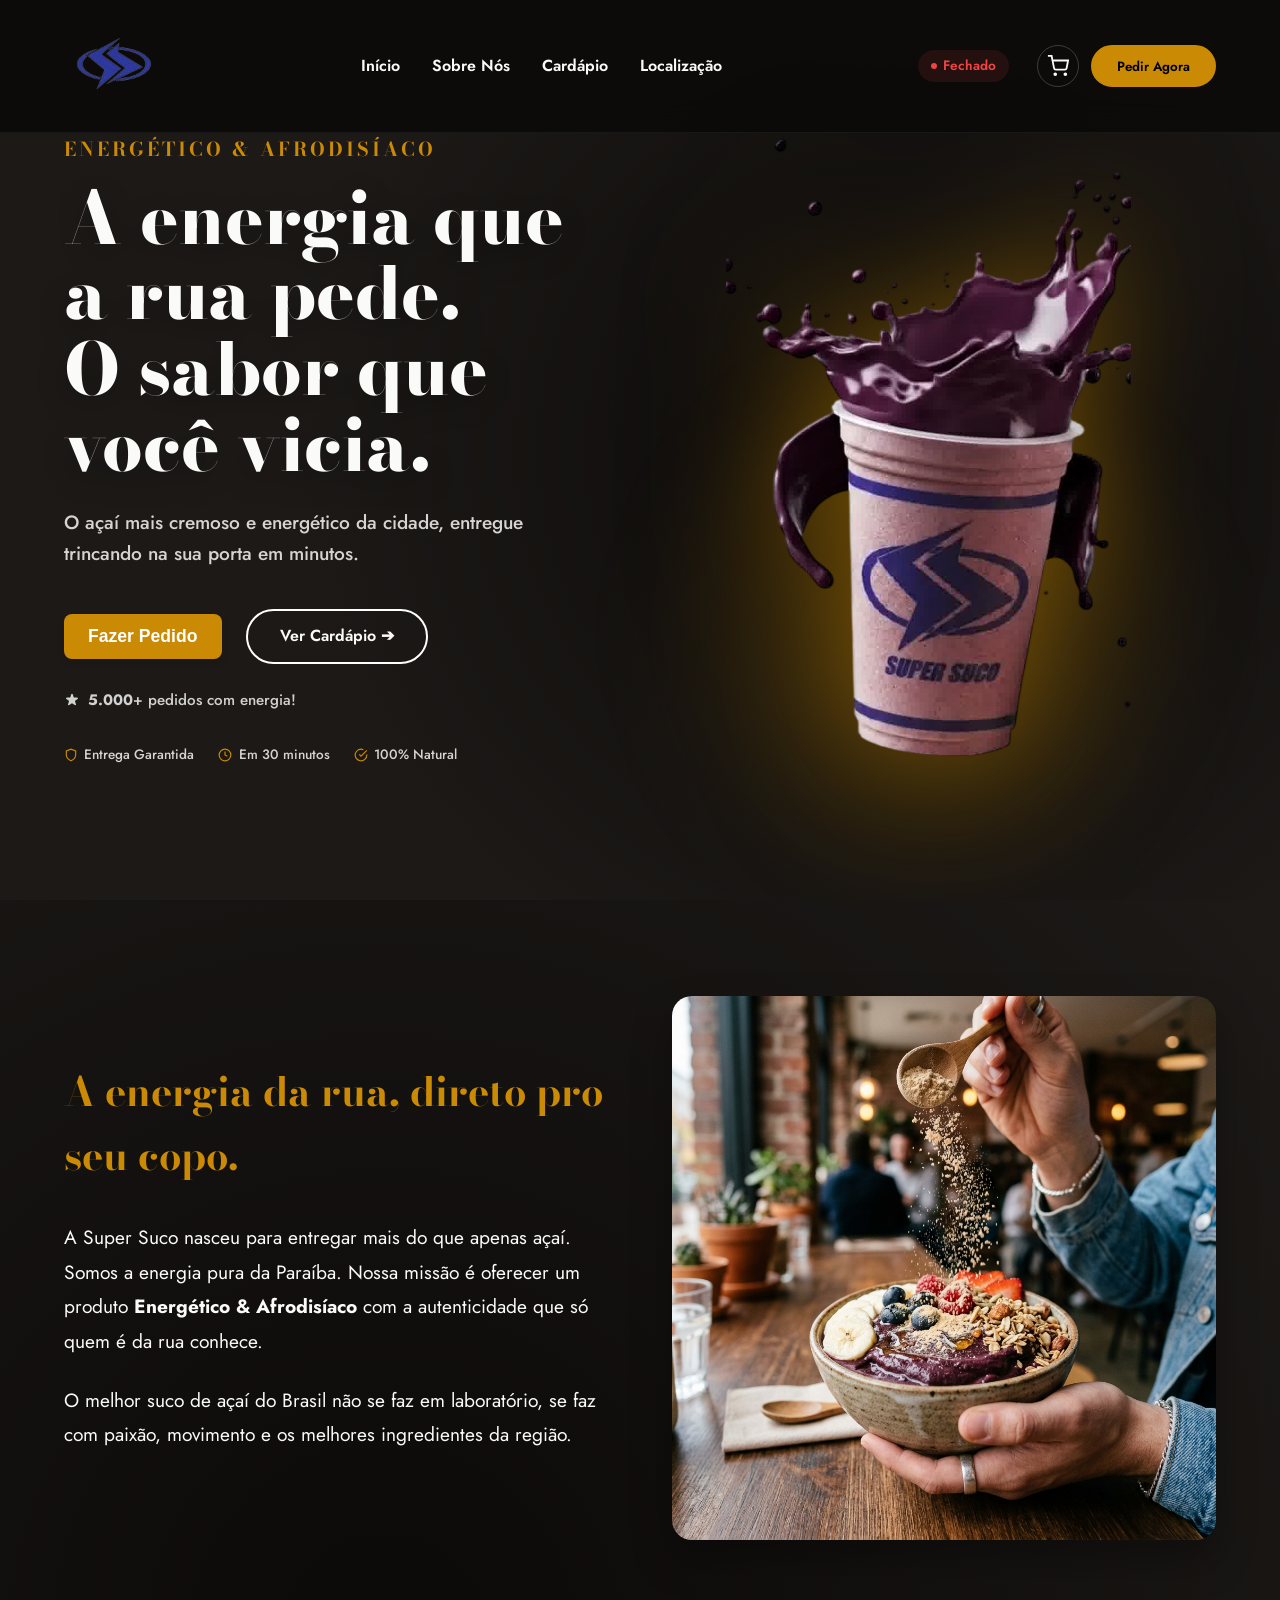
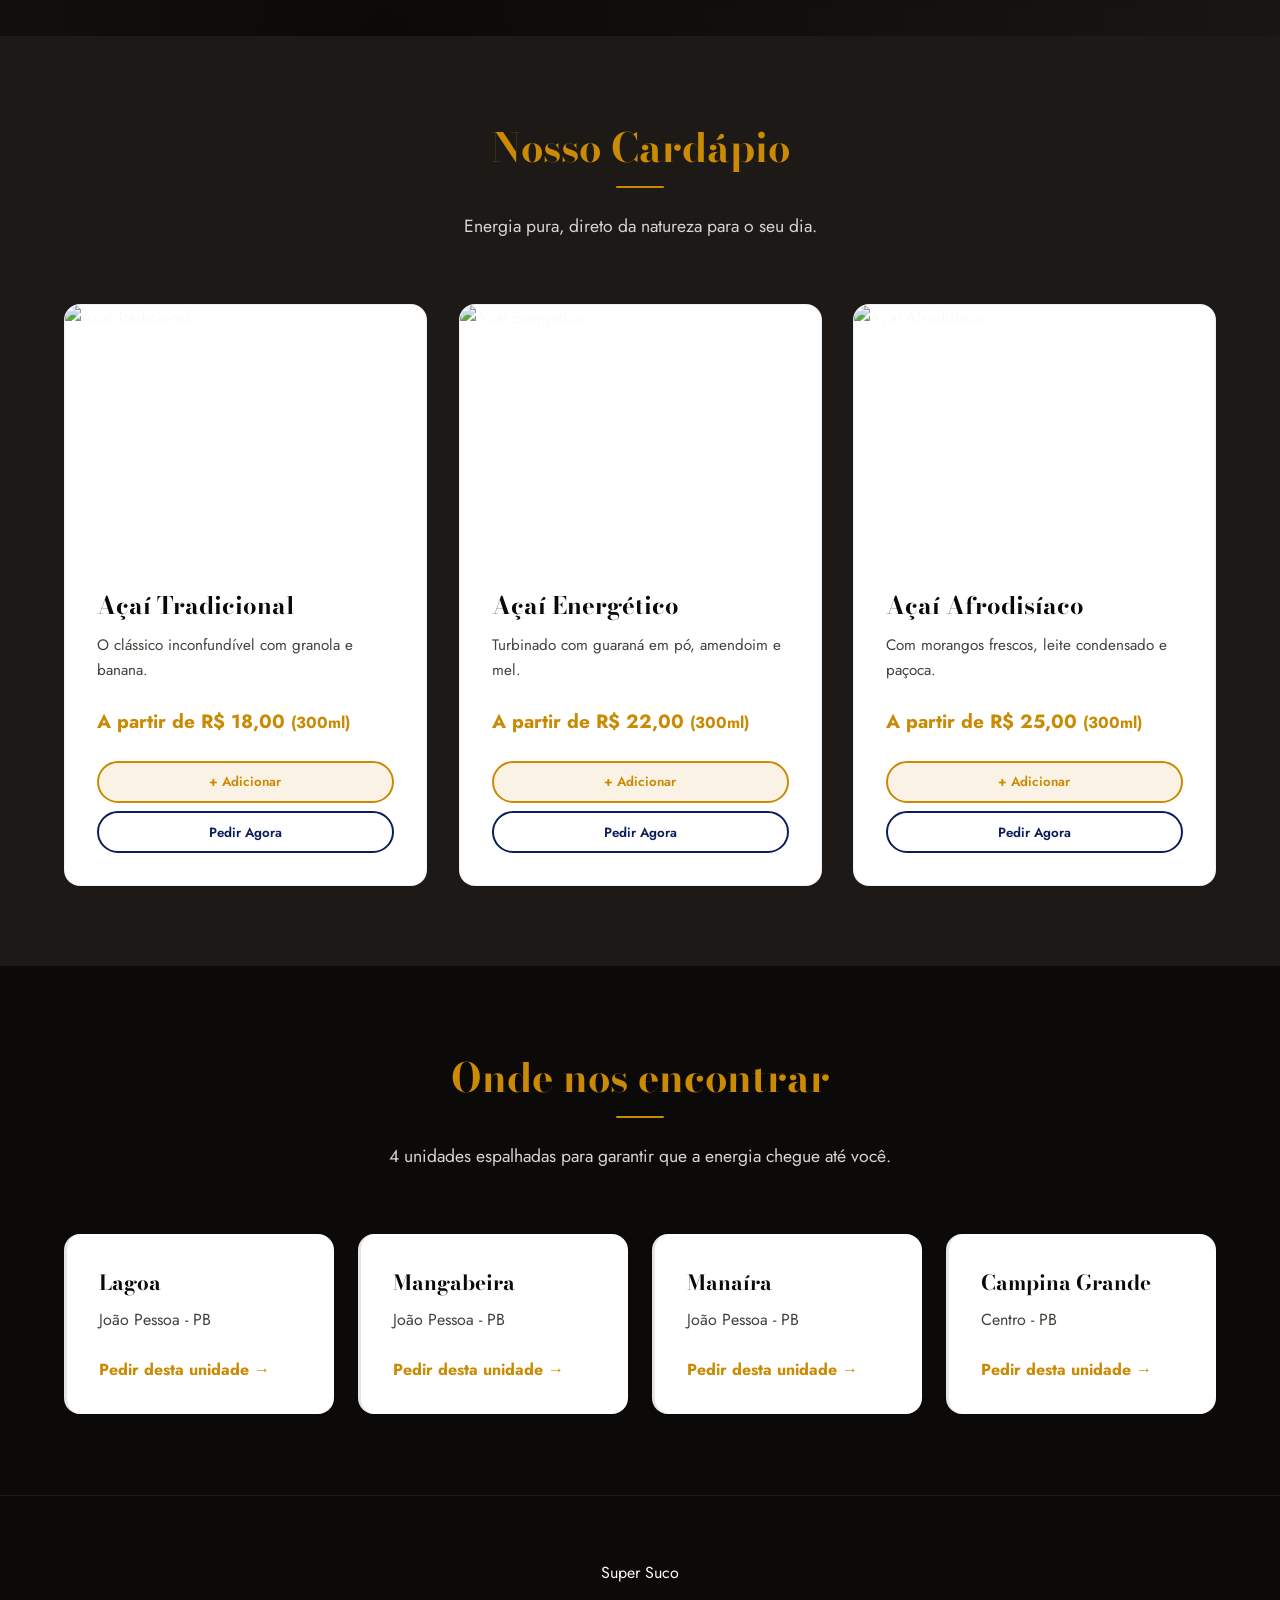
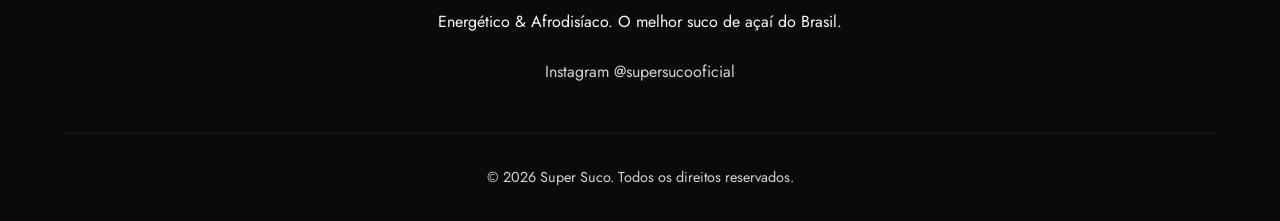
==== index.html @ 15ab403f "Initial commit for Vercel deployment" ====
<!DOCTYPE html>
<html lang="pt-BR">
<head>
    <!-- GTM DataLayer Initialization -->
    <script>window.dataLayer = window.dataLayer || [];</script>
    <meta charset="UTF-8">
    <meta name="viewport" content="width=device-width, initial-scale=1.0">
    <!-- SEO & Social Media (Open Graph) -->
    <meta name="description" content="Energético & Afrodisíaco. O açaí mais autêntico de João Pessoa e Campina Grande. Peça agora e sinta a energia!">
    <meta name="keywords" content="açaí, suco de açaí, energético, afrodisíaco, joão pessoa, campina grande, super suco">
    <meta name="author" content="Super Suco">
    
    <!-- Open Graph / Facebook -->
    <meta property="og:type" content="website">
    <meta property="og:url" content="https://supersuco.com.br/">
    <meta property="og:title" content="Super Suco | O Açaí que Vicia 🥤">
    <meta property="og:description" content="Energético & Afrodisíaco. O açaí mais autêntico de João Pessoa e Campina Grande. Peça agora!">
    <meta property="og:image" content="https://supersuco.com.br/hero-image-final.png">

    <!-- Twitter -->
    <meta property="twitter:card" content="summary_large_image">
    <meta property="twitter:url" content="https://supersuco.com.br/">
    <meta property="twitter:title" content="Super Suco | O Açaí que Vicia 🥤">
    <meta property="twitter:description" content="Energético & Afrodisíaco. O açaí mais autêntico de João Pessoa e Campina Grande. Peça agora!">
    <meta property="twitter:image" content="https://supersuco.com.br/hero-image-final.png">

    <!-- Favicons -->
    <link rel="icon" type="image/png" href="logo.png">
    <link rel="apple-touch-icon" href="logo.png">
    
    <!-- Pré-conexão de fontes -->
    <link rel="preconnect" href="https://fonts.googleapis.com">
    <link rel="preconnect" href="https://fonts.gstatic.com" crossorigin>
    <link href="https://fonts.googleapis.com/css2?family=Bodoni+Moda:wght@400;500;600;700&family=Jost:wght@300;400;500;600;700&display=swap" rel="stylesheet">
    
    <link rel="stylesheet" href="style.css?v=3.0">
</head>
<body>

    <!-- Overlay Compartilhado -->
    <div id="modalOverlay" class="modal-overlay"></div>

    <!-- Modal de Seleção de Unidade -->
    <div id="unitModal" class="unit-modal">
        <div class="modal-header">
            <h3>Escolha sua Unidade</h3>
            <button id="closeModalBtn" class="close-btn">&times;</button>
        </div>
        <p>De onde você quer pedir?</p>
        <div class="units-grid">
            <a href="https://wa.me/5583999990001" target="_blank" class="unit-btn" data-unit="Lagoa">
                <svg width="16" height="16" fill="none" stroke="currentColor" stroke-width="2" viewBox="0 0 24 24" aria-hidden="true"><path d="M21 10c0 7-9 13-9 13s-9-6-9-13a9 9 0 0 1 18 0z"/><circle cx="12" cy="10" r="3"/></svg>
                Lagoa
            </a>
            <a href="https://wa.me/5583999990002" target="_blank" class="unit-btn" data-unit="Mangabeira">
                <svg width="16" height="16" fill="none" stroke="currentColor" stroke-width="2" viewBox="0 0 24 24" aria-hidden="true"><path d="M21 10c0 7-9 13-9 13s-9-6-9-13a9 9 0 0 1 18 0z"/><circle cx="12" cy="10" r="3"/></svg>
                Mangabeira
            </a>
            <a href="https://wa.me/5583999990003" target="_blank" class="unit-btn" data-unit="Manaíra">
                <svg width="16" height="16" fill="none" stroke="currentColor" stroke-width="2" viewBox="0 0 24 24" aria-hidden="true"><path d="M21 10c0 7-9 13-9 13s-9-6-9-13a9 9 0 0 1 18 0z"/><circle cx="12" cy="10" r="3"/></svg>
                Manaíra
            </a>
            <a href="https://wa.me/5583999990004" target="_blank" class="unit-btn" data-unit="Campina Grande">
                <svg width="16" height="16" fill="none" stroke="currentColor" stroke-width="2" viewBox="0 0 24 24" aria-hidden="true"><path d="M21 10c0 7-9 13-9 13s-9-6-9-13a9 9 0 0 1 18 0z"/><circle cx="12" cy="10" r="3"/></svg>
                Campina Grande
            </a>
        </div>
    </div>

    <!-- Modal Carrinho -->
    <div id="cartModal" class="cart-modal">
        <div class="cart-header">
            <h3>🛒 Seu Pedido</h3>
            <button id="closeCartBtn" class="close-btn">&times;</button>
        </div>

        <div class="cart-items">
            <!-- Item 1 -->
            <div class="cart-item" data-id="tradicional" data-name="Açaí Tradicional" data-price="18">
                <div class="cart-item-info">
                    <span class="cart-item-name">Açaí Tradicional</span>
                    <span class="cart-item-desc">Clássico com granola e banana</span>
                    <span class="cart-item-price">R$ 18,00</span>
                </div>
                <div class="cart-qty-control">
                    <button class="qty-btn qty-zero" title="Zerar item">🗑️</button>
                    <button class="qty-btn qty-minus" aria-label="Diminuir quantidade">−</button>
                    <span class="qty-value">0</span>
                    <button class="qty-btn qty-plus" aria-label="Aumentar quantidade">+</button>
                </div>
            </div>
            <!-- Item 2 -->
            <div class="cart-item" data-id="energetico" data-name="Açaí Energético" data-price="22">
                <div class="cart-item-info">
                    <span class="cart-item-name">Açaí Energético</span>
                    <span class="cart-item-desc">Guaraná, amendoim e mel</span>
                    <span class="cart-item-price">R$ 22,00</span>
                </div>
                <div class="cart-qty-control">
                    <button class="qty-btn qty-zero" title="Zerar item">🗑️</button>
                    <button class="qty-btn qty-minus" aria-label="Diminuir quantidade">−</button>
                    <span class="qty-value">0</span>
                    <button class="qty-btn qty-plus" aria-label="Aumentar quantidade">+</button>
                </div>
            </div>
            <!-- Item 3 -->
            <div class="cart-item" data-id="afrodisiaco" data-name="Açaí Afrodisíaco" data-price="25">
                <div class="cart-item-info">
                    <span class="cart-item-name">Açaí Afrodisíaco</span>
                    <span class="cart-item-desc">Morangos, leite condensado e paçoca</span>
                    <span class="cart-item-price">R$ 25,00</span>
                </div>
                <div class="cart-qty-control">
                    <button class="qty-btn qty-zero" title="Zerar item">🗑️</button>
                    <button class="qty-btn qty-minus" aria-label="Diminuir quantidade">−</button>
                    <span class="qty-value">0</span>
                    <button class="qty-btn qty-plus" aria-label="Aumentar quantidade">+</button>
                </div>
            </div>
        </div>

        <div class="cart-footer">
            <div class="cart-total-row">
                <span>Total</span>
                <span id="cartTotal" class="cart-total-value">R$ 0,00</span>
            </div>
            <button id="clearCartBtn" class="cart-clear-btn">Limpar Carrinho</button>
            <p class="cart-empty-msg" id="cartEmptyMsg">Adicione pelo menos 1 item para pedir.</p>
            <button id="cartCheckoutBtn" class="cart-checkout-btn" disabled>
                <svg width="18" height="18" viewBox="0 0 24 24" fill="currentColor"><path d="M17.472 14.382c-.297-.149-1.758-.867-2.03-.967-.273-.099-.471-.148-.67.15-.197.297-.767.966-.94 1.164-.173.199-.347.223-.644.075-.297-.15-1.255-.463-2.39-1.475-.883-.788-1.48-1.761-1.653-2.059-.173-.297-.018-.458.13-.606.134-.133.298-.347.446-.52.149-.174.198-.298.298-.497.099-.198.05-.371-.025-.52-.075-.149-.669-1.612-.916-2.207-.242-.579-.487-.5-.669-.51-.173-.008-.371-.01-.57-.01-.198 0-.52.074-.792.372-.272.297-1.04 1.016-1.04 2.479 0 1.462 1.065 2.875 1.213 3.074.149.198 2.096 3.2 5.077 4.487.709.306 1.262.489 1.694.625.712.227 1.36.195 1.871.118.571-.085 1.758-.719 2.006-1.413.248-.694.248-1.289.173-1.413-.074-.124-.272-.198-.57-.347m-5.421 7.403h-.004a9.87 9.87 0 01-5.031-1.378l-.361-.214-3.741.982.998-3.648-.235-.374a9.86 9.86 0 01-1.51-5.26c.001-5.45 4.436-9.884 9.888-9.884 2.64 0 5.122 1.03 6.988 2.898a9.825 9.825 0 012.893 6.994c-.003 5.45-4.437 9.884-9.885 9.884m8.413-18.297A11.815 11.815 0 0012.05 0C5.495 0 .16 5.335.157 11.892c0 2.096.547 4.142 1.588 5.945L.057 24l6.305-1.654a11.882 11.882 0 005.683 1.448h.005c6.554 0 11.89-5.335 11.893-11.893a11.821 11.821 0 00-3.48-8.413z"/></svg>
                Pedir pelo WhatsApp
            </button>
        </div>
    </div>

    <!-- Barra de Navegação -->
    <nav class="navbar">
        <a href="#" class="logo-img"><img src="logo.png" alt="Super Suco Logotipo"></a>
        <div class="nav-links">
            <a href="#inicio">Início</a>
            <a href="#sobre-nos">Sobre Nós</a>
            <a href="#cardapio">Cardápio</a>
            <a href="#unidades">Localização</a>
        </div>
        <div class="nav-actions">
            <div class="store-status open"><span class="pulse-dot"></span> Aberto</div>
            <button id="openCartBtn" class="cart-icon-btn" aria-label="Abrir carrinho">
                <svg width="22" height="22" fill="none" stroke="currentColor" stroke-width="2" viewBox="0 0 24 24"><circle cx="9" cy="21" r="1"/><circle cx="20" cy="21" r="1"/><path d="M1 1h4l2.68 13.39a2 2 0 0 0 2 1.61h9.72a2 2 0 0 0 2-1.61L23 6H6"/></svg>
                <span id="cartBadge" class="cart-badge">0</span>
            </button>
            <button class="cta-nav cta-nav-primary open-modal-btn">Pedir Agora</button>
        </div>
    </nav>

    <!-- Hero Section -->
    <header id="inicio" class="hero-section">
        <div class="hero-content">
            <h2 class="tagline">Energético & Afrodisíaco</h2>
            <h1 class="headline">A energia que a rua pede. O sabor que você vicia.</h1>
            <p class="subheadline">O açaí mais cremoso e energético da cidade, entregue trincando na sua porta em minutos.</p>
            <div class="hero-actions">
                <button class="cta-primary open-modal-btn">Fazer Pedido</button>
                <a href="#cardapio" class="cta-secondary ghost-btn">Ver Cardápio ➔</a>
            </div>
            <div class="social-proof">
                <svg width="16" height="16" fill="currentColor" viewBox="0 0 20 20"><path d="M9.049 2.927c.3-.921 1.603-.921 1.902 0l1.07 3.292a1 1 0 00.95.69h3.462c.969 0 1.371 1.24.588 1.81l-2.8 2.034a1 1 0 00-.364 1.118l1.07 3.292c.3.921-.755 1.688-1.54 1.118l-2.8-2.034a1 1 0 00-1.175 0l-2.8 2.034c-.784.57-1.838-.197-1.539-1.118l1.07-3.292a1 1 0 00-.364-1.118L2.98 8.72c-.783-.57-.38-1.81.588-1.81h3.461a1 1 0 00.951-.69l1.07-3.292z"/></svg>
                <span><strong id="order-counter">5.000</strong>+ pedidos com energia!</span>
            </div>
            <div class="trust-badges">
                <span class="trust-badge">
                    <svg width="14" height="14" fill="none" stroke="currentColor" stroke-width="2" viewBox="0 0 24 24"><path d="M12 22s8-4 8-10V5l-8-3-8 3v7c0 6 8 10 8 10z"/></svg>
                    Entrega Garantida
                </span>
                <span class="trust-badge">
                    <svg width="14" height="14" fill="none" stroke="currentColor" stroke-width="2" viewBox="0 0 24 24"><circle cx="12" cy="12" r="10"/><polyline points="12 6 12 12 16 14"/></svg>
                    Em 30 minutos
                </span>
                <span class="trust-badge">
                    <svg width="14" height="14" fill="none" stroke="currentColor" stroke-width="2" viewBox="0 0 24 24"><path d="M22 11.08V12a10 10 0 1 1-5.93-9.14"/><polyline points="22 4 12 14.01 9 11.01"/></svg>
                    100% Natural
                </span>
            </div>
        </div>
        
        <!-- Imagem Estática do Ativo 3D -->
        <div class="hero-3d-asset">
            <img src="hero-image-final.png" alt="Açaí Super Suco Zero Gravidade" width="500" height="500">
            <div class="acai-glow"></div>
        </div>
    </header>

    <!-- Seção: Sobre Nós -->
    <section id="sobre-nos" class="about-section">
        <div class="about-content">
            <div class="about-text">
                <h2>A energia da rua, direto pro seu copo.</h2>
                <p>A Super Suco nasceu para entregar mais do que apenas açaí. Somos a energia pura da Paraíba. Nossa missão é oferecer um produto <strong>Energético & Afrodisíaco</strong> com a autenticidade que só quem é da rua conhece.</p>
                <p>O melhor suco de açaí do Brasil não se faz em laboratório, se faz com paixão, movimento e os melhores ingredientes da região.</p>
            </div>
            <div class="about-image">
                <img src="about-image.png" alt="Açaí Super Suco Lifestyle" width="500" height="500">
            </div>
        </div>
    </section>

    <!-- Seção: Cardápio Visual -->
    <section id="cardapio" class="menu-section">
        <div class="section-header">
            <h2>Nosso Cardápio</h2>
            <p>Energia pura, direto da natureza para o seu dia.</p>
        </div>
        <div class="menu-grid">
            <div class="menu-item">
                <div class="menu-img-container">
                    <img src="https://picsum.photos/seed/acai1/500/500" alt="Açaí Tradicional" loading="lazy" width="500" height="500">
                </div>
                <div class="menu-info">
                    <h3>Açaí Tradicional</h3>
                    <p>O clássico inconfundível com granola e banana.</p>
                    <span class="price">A partir de R$ 18,00 <small>(300ml)</small></span>
                    <div class="menu-item-actions">
                        <button class="cta-nav add-to-cart-btn cta-solid" data-id="tradicional" data-name="Açaí Tradicional" data-price="18">+ Adicionar</button>
                        <button class="cta-nav open-modal-btn direct-order-btn cta-outline" data-id="tradicional" data-name="Açaí Tradicional" data-price="18">Pedir Agora</button>
                    </div>
                </div>
            </div>
            <div class="menu-item">
                <div class="menu-img-container">
                    <img src="https://picsum.photos/seed/acai2/500/500" alt="Açaí Energético" loading="lazy" width="500" height="500">
                </div>
                <div class="menu-info">
                    <h3>Açaí Energético</h3>
                    <p>Turbinado com guaraná em pó, amendoim e mel.</p>
                    <span class="price">A partir de R$ 22,00 <small>(300ml)</small></span>
                    <div class="menu-item-actions">
                        <button class="cta-nav add-to-cart-btn cta-solid" data-id="energetico" data-name="Açaí Energético" data-price="22">+ Adicionar</button>
                        <button class="cta-nav open-modal-btn direct-order-btn cta-outline" data-id="energetico" data-name="Açaí Energético" data-price="22">Pedir Agora</button>
                    </div>
                </div>
            </div>
            <div class="menu-item">
                <div class="menu-img-container">
                    <img src="https://picsum.photos/seed/acai3/500/500" alt="Açaí Afrodisíaco" loading="lazy" width="500" height="500">
                </div>
                <div class="menu-info">
                    <h3>Açaí Afrodisíaco</h3>
                    <p>Com morangos frescos, leite condensado e paçoca.</p>
                    <span class="price">A partir de R$ 25,00 <small>(300ml)</small></span>
                    <div class="menu-item-actions">
                        <button class="cta-nav add-to-cart-btn cta-solid" data-id="afrodisiaco" data-name="Açaí Afrodisíaco" data-price="25">+ Adicionar</button>
                        <button class="cta-nav open-modal-btn direct-order-btn cta-outline" data-id="afrodisiaco" data-name="Açaí Afrodisíaco" data-price="25">Pedir Agora</button>
                    </div>
                </div>
            </div>
        </div>
    </section>

    <!-- Seção: Unidades -->
    <section id="unidades" class="units-section">
        <div class="section-header">
            <h2>Onde nos encontrar</h2>
            <p>4 unidades espalhadas para garantir que a energia chegue até você.</p>
        </div>
        <div class="locations-grid">
            <a href="https://wa.me/5583999990001" target="_blank" class="location-card">
                <h3>Lagoa</h3>
                <p>João Pessoa - PB</p>
                <span class="card-link">Pedir desta unidade &rarr;</span>
            </a>
            <a href="https://wa.me/5583999990002" target="_blank" class="location-card">
                <h3>Mangabeira</h3>
                <p>João Pessoa - PB</p>
                <span class="card-link">Pedir desta unidade &rarr;</span>
            </a>
            <a href="https://wa.me/5583999990003" target="_blank" class="location-card">
                <h3>Manaíra</h3>
                <p>João Pessoa - PB</p>
                <span class="card-link">Pedir desta unidade &rarr;</span>
            </a>
            <a href="https://wa.me/5583999990004" target="_blank" class="location-card">
                <h3>Campina Grande</h3>
                <p>Centro - PB</p>
                <span class="card-link">Pedir desta unidade &rarr;</span>
            </a>
        </div>
    </section>

    <!-- Sticky CTA (Mobile) -->
    <button class="sticky-cta open-modal-btn">Fazer Pedido</button>

    <!-- Footer -->
    <footer class="site-footer">
        <div class="footer-content">
            <div class="logo">Super <span>Suco</span></div>
            <p>Energético & Afrodisíaco. O melhor suco de açaí do Brasil.</p>
            <div class="social-links">
                <a href="https://instagram.com/supersucooficial" target="_blank" rel="noopener">Instagram @supersucooficial</a>
            </div>
        </div>
        <div class="footer-bottom">
            <p>&copy; 2026 Super Suco. Todos os direitos reservados.</p>
        </div>
    </footer>

    <script src="script.js"></script>
</body>
</html>
---- style.css ----
/* =========================================
   DESIGN TOKENS & VARIÁVEIS
   Gerado por: ui-ux-pro-max + 3d-visual-architect
   + page-cro + design-spells
   ========================================= */
html { scroll-behavior: smooth; }
:root {
    --color-bg-deep: #1C1917;     /* Dark Premium */
    --color-bg-darker: #0C0A09;   /* Very Dark */
    --color-brand-blue: #44403C;  /* Secondary Dark */
    --color-accent-gold: #CA8A04; /* Luxury Gold */
    --color-accent-hover: #A16207;
    --color-text-main: #FAFAF9;   /* Light text on dark bg */
    --color-text-muted: #D6D3D1;  /* Muted text */
    --color-acai-glow: rgba(202, 138, 4, 0.4); /* Gold glow */

    --font-heading: 'Bodoni Moda', serif;
    --font-sans: 'Jost', sans-serif;
    
    --transition-fast: 0.2s ease;
    --transition-smooth: 0.3s ease;
    
    --shadow-sm: 0 1px 2px rgba(0,0,0,0.05);
    --shadow-md: 0 4px 6px rgba(0,0,0,0.1);
    --shadow-lg: 0 10px 15px rgba(0,0,0,0.1);
    --shadow-xl: 0 20px 25px rgba(0,0,0,0.15);
}

/* =========================================
   RESET BASE
   ========================================= */
* {
    margin: 0;
    padding: 0;
    box-sizing: border-box;
}

body {
    font-family: var(--font-sans);
    background-color: var(--color-bg-deep);
    color: var(--color-text-main);
    overflow-x: hidden;
    line-height: 1.6;
}

h1, h2, h3, .tagline {
    font-family: var(--font-heading);
}

a {
    text-decoration: none;
}

/* ux-guidelines: Focus states visíveis para teclado */
:focus-visible {
    outline: 2px solid var(--color-accent-gold);
    outline-offset: 3px;
    border-radius: 4px;
}

button:focus-visible {
    outline: 2px solid var(--color-accent-gold);
    outline-offset: 3px;
}

/* =========================================
   NAVBAR
   ========================================= */
.navbar {
    position: fixed;
    top: 0;
    width: 100%;
    padding: 1rem 5%;
    display: flex;
    justify-content: space-between;
    align-items: center;
    background: rgba(12, 10, 9, 0.9); /* Darker for better contrast */
    backdrop-filter: blur(16px);
    -webkit-backdrop-filter: blur(16px);
    z-index: 100;
    border-bottom: 1px solid rgba(255, 255, 255, 0.05);
    transition: padding 0.3s ease;
}

/* FIX: Agrupa os botões da direita da navbar */
.nav-actions {
    display: flex;
    align-items: center;
    gap: 0.75rem;
}

.logo-img {
    display: flex;
    align-items: center;
}

.logo-img img {
    height: 100px; /* Aumentado a pedido do usuário */
    width: auto;
    object-fit: contain;
}

.nav-links {
    display: flex;
    gap: 2rem;
    align-items: center;
}

.nav-links a {
    color: var(--color-text-main);
    font-size: 1rem;
    font-weight: 600;
    transition: var(--transition-fast);
}

.nav-links a:hover {
    color: var(--color-accent-gold);
}

.cta-nav {
    background: transparent;
    color: var(--color-text-main);
    border: 2px solid var(--color-brand-blue);
    padding: 0.6rem 1.5rem;
    border-radius: 50px;
    font-family: var(--font-sans);
    font-weight: 600;
    cursor: pointer;
    transition: var(--transition-fast);
}

.cta-nav:hover {
    background: var(--color-brand-blue);
    color: #FFF;
    box-shadow: 0 0 15px rgba(30, 64, 175, 0.3);
}

.cta-nav-primary {
    background: var(--color-accent-gold);
    color: #000;
    border-color: var(--color-accent-gold);
}

.cta-nav-primary:hover {
    background: var(--color-accent-hover);
    color: #000;
    box-shadow: 0 0 15px rgba(245, 158, 11, 0.4);
    border-color: var(--color-accent-hover);
}

.cta-solid {
    background: var(--color-accent-gold);
    color: #000;
    border-color: var(--color-accent-gold);
}

.cta-solid:hover {
    background: var(--color-accent-hover);
    color: #000;
    box-shadow: 0 0 15px rgba(245, 158, 11, 0.4);
}

.cta-outline {
    background: transparent;
    color: var(--color-text-main);
    border: 2px solid rgba(255, 255, 255, 0.2);
}

.cta-outline:hover {
    border-color: var(--color-text-main);
    background: rgba(255, 255, 255, 0.05);
}

/* Store Status Badge */
.store-status {
    display: inline-flex;
    align-items: center;
    gap: 0.4rem;
    font-size: 0.85rem;
    font-weight: 600;
    color: #4ade80;
    background: rgba(74, 222, 128, 0.1);
    padding: 0.3rem 0.8rem;
    border-radius: 50px;
    margin-right: 1rem;
    font-family: var(--font-sans);
    transition: all 0.3s ease;
}

.store-status:not(.open) {
    color: #ef4444;
    background: rgba(239, 68, 68, 0.1);
}

.pulse-dot {
    width: 6px;
    height: 6px;
    border-radius: 50%;
    background-color: #4ade80;
    box-shadow: 0 0 0 0 rgba(74, 222, 128, 0.7);
    animation: pulse 2s infinite;
}

@keyframes pulse {
    0% { transform: scale(0.95); box-shadow: 0 0 0 0 rgba(74, 222, 128, 0.7); }
    70% { transform: scale(1); box-shadow: 0 0 0 6px rgba(74, 222, 128, 0); }
    100% { transform: scale(0.95); box-shadow: 0 0 0 0 rgba(74, 222, 128, 0); }
}

.store-status:not(.open) .pulse-dot {
    background-color: #ef4444;
    box-shadow: 0 0 0 0 rgba(239, 68, 68, 0.7);
    animation: pulse-red 2s infinite;
}

@keyframes pulse-red {
    0% { transform: scale(0.95); box-shadow: 0 0 0 0 rgba(239, 68, 68, 0.7); }
    70% { transform: scale(1); box-shadow: 0 0 0 6px rgba(239, 68, 68, 0); }
    100% { transform: scale(0.95); box-shadow: 0 0 0 0 rgba(239, 68, 68, 0); }
}
/* =========================================
   HERO SECTION
   ========================================= */
.hero-section {
    position: relative;
    min-height: 100vh;
    display: flex;
    align-items: center;
    padding: 0 5%;
    background: radial-gradient(circle at 70% 50%, var(--color-bg-darker) 0%, var(--color-bg-deep) 60%);
    overflow: hidden;
}

.hero-content {
    max-width: 600px;
    z-index: 10;
    animation: slideUp 1s var(--transition-smooth);
}

.tagline {
    font-size: clamp(0.75rem, 2.5vw, 1.2rem); /* FIX: responsivo para não cortar */
    color: var(--color-accent-gold);
    text-transform: uppercase;
    letter-spacing: clamp(1px, 0.5vw, 3px); /* FIX: letter-spacing responsivo */
    margin-bottom: 1rem;
    font-weight: 700;
    white-space: nowrap; /* Garante que fica em 1 linha */
    overflow: hidden;
    text-overflow: ellipsis;
}

.headline {
    font-size: clamp(2.5rem, 8vw, 4.5rem); /* Fluid typography */
    line-height: 1.05;
    font-weight: 800;
    margin-bottom: 1.5rem;
    color: var(--color-text-main);
    text-shadow: 0 10px 30px rgba(0,0,0,0.3);
    text-wrap: balance; /* Prevents single words on new lines */
}

.subheadline {
    font-size: 1.2rem;
    color: var(--color-text-muted);
    margin-bottom: 2.5rem;
    max-width: 90%;
    font-weight: 500;
    line-height: 1.6;
}

.hero-actions {
    display: flex;
    gap: 1.5rem;
    align-items: center;
}

.cta-primary {
    background: var(--color-accent-gold);
    color: #FFFFFF;
    border: none;
    padding: 12px 24px;
    border-radius: 8px;
    font-size: 1.1rem;
    font-weight: 600;
    cursor: pointer;
    transition: var(--transition-smooth);
    box-shadow: var(--shadow-md);
}

.cta-primary:hover {
    transform: translateY(-2px);
    box-shadow: var(--shadow-lg);
    background: var(--color-accent-hover);
}

.cta-secondary {
    color: var(--color-text-main);
    font-weight: 600;
    border-bottom: 2px solid transparent;
    transition: var(--transition-fast);
}

.cta-secondary:hover {
    border-bottom-color: var(--color-accent-gold);
}

.ghost-btn {
    border: 2px solid #FFF;
    padding: 0.8rem 2rem;
    border-radius: 50px;
    font-weight: 600;
    display: inline-flex;
    align-items: center;
    border-bottom: 2px solid #FFF;
}

.ghost-btn:hover {
    background: #FFF;
    color: #0B1E5B;
    border-color: #FFF;
}

/* page-cro: Social proof + trust signals estratégicos */
.social-proof {
    margin-top: 1.5rem;
    font-size: 0.95rem;
    color: rgba(255, 255, 255, 0.8);
    font-weight: 500;
    animation: slideUp 1s var(--transition-smooth) 0.2s backwards;
    display: flex;
    align-items: center;
    gap: 0.5rem;
}

/* Badges de confiança (page-cro: Trust & Credibility) */
.trust-badges {
    display: flex;
    gap: 1.5rem;
    margin-top: 2rem;
    flex-wrap: wrap;
    animation: slideUp 1s var(--transition-smooth) 0.4s backwards;
}

.trust-badge {
    display: flex;
    align-items: center;
    gap: 0.4rem;
    font-size: 0.85rem;
    color: var(--color-text-muted);
    font-weight: 500;
}

.trust-badge svg {
    color: var(--color-accent-gold);
    flex-shrink: 0;
}

/* design-spells: Botão magnético com efeito premium */
.cta-primary {
    position: relative;
    overflow: hidden;
    isolation: isolate;
}

.cta-primary::before {
    content: '';
    position: absolute;
    inset: 0;
    background: linear-gradient(135deg, rgba(255,255,255,0.15) 0%, transparent 60%);
    opacity: 0;
    transition: opacity 0.3s ease;
    border-radius: inherit;
    z-index: 1;
}

.cta-primary:hover::before {
    opacity: 1;
}

/* =========================================
   3D ASSET PLACEHOLDER
   ========================================= */
.hero-3d-asset {
    position: absolute;
    right: 5%;
    top: 50%;
    transform: translateY(-50%);
    width: 45vw;
    height: 80vh;
    z-index: 5;
    pointer-events: none;
    display: flex;
    justify-content: center;
    align-items: center;
}

/* 3d-visual-architect: Cinematográfico com glow dourado */
.hero-3d-asset img {
    width: 100%;
    height: 100%;
    object-fit: contain;
    animation: float 6s ease-in-out infinite, revealHero 1.2s ease both;
    position: relative;
    z-index: 2;
    filter: drop-shadow(0 0 60px rgba(202, 138, 4, 0.5))
            drop-shadow(0 30px 60px rgba(0,0,0,0.4));
    transform-origin: center bottom;
}

.acai-glow {
    position: absolute;
    width: 500px;
    height: 500px;
    /* FIX: gradiente com fade suave nas bordas para eliminar corte seco */
    background: radial-gradient(
        ellipse at center,
        rgba(202,138,4,0.45) 0%,
        rgba(202,138,4,0.2) 35%,
        rgba(202,138,4,0.05) 65%,
        transparent 100%
    );
    filter: blur(50px);
    border-radius: 50%;
    z-index: -1;
    bottom: -10%;
    left: 50%;
    transform: translateX(-50%);
    animation: pulseGlow 4s ease-in-out infinite;
}

/* =========================================
   MODAL ROTEAMENTO WHATSAPP
   ========================================= */
.modal-overlay {
    position: fixed;
    top: 0;
    left: 0;
    width: 100%;
    height: 100%;
    background: rgba(6, 17, 54, 0.8);
    backdrop-filter: blur(8px);
    -webkit-backdrop-filter: blur(8px);
    z-index: 999;
    opacity: 0;
    visibility: hidden;
    transition: var(--transition-smooth);
}

.unit-modal {
    position: fixed;
    top: 50%;
    left: 50%;
    transform: translate(-50%, -40%);
    width: 90%;
    max-width: 450px;
    background: #FFFFFF;
    border: 1px solid rgba(0, 0, 0, 0.1);
    border-radius: 24px;
    padding: 2.5rem;
    z-index: 1000;
    opacity: 0;
    visibility: hidden;
    transition: var(--transition-smooth);
    box-shadow: 0 25px 50px -12px rgba(0, 0, 0, 0.2);
}

.modal-active .modal-overlay,
.modal-active .unit-modal {
    opacity: 1;
    visibility: visible;
}

.modal-active .unit-modal {
    transform: translate(-50%, -50%);
}

.modal-header {
    display: flex;
    justify-content: space-between;
    align-items: center;
    margin-bottom: 0.5rem;
}

.modal-header h3 {
    font-size: 1.5rem;
    font-weight: 700;
    color: #0C0A09;
    font-family: var(--font-heading);
}

.close-btn {
    background: none;
    border: none;
    color: var(--color-text-muted);
    font-size: 2rem;
    cursor: pointer;
    transition: var(--transition-fast);
}

.close-btn:hover {
    color: var(--color-text-main);
}

.unit-modal p {
    color: var(--color-text-muted);
    margin-bottom: 2rem;
}

.units-grid {
    display: grid;
    gap: 1rem;
}

.unit-btn {
    background: rgba(0, 0, 0, 0.03);
    color: #0C0A09;
    border: 1px solid rgba(0, 0, 0, 0.1);
    padding: 1rem;
    border-radius: 12px;
    text-align: left;
    font-weight: 600;
    font-family: var(--font-sans);
    transition: background 0.2s ease, border-color 0.2s ease, transform 0.2s ease;
    display: flex;
    align-items: center;
    gap: 0.6rem;
    cursor: pointer;
}

.unit-btn:hover {
    background: var(--color-accent-gold);
    border-color: var(--color-accent-gold);
    color: #fff;
    transform: translateX(4px);
}

/* =========================================
   SEÇÕES GERAIS
   ========================================= */
.menu-section, .units-section {
    padding: 5rem 5%;
    background-color: var(--color-bg-deep);
}

.units-section {
    background-color: var(--color-bg-darker);
}

.section-header {
    text-align: center;
    margin-bottom: 4rem;
}

.section-header h2 {
    font-size: 2.5rem;
    color: var(--color-accent-gold);
    margin-bottom: 1rem;
    font-weight: 700;
    /* design-spells: Linha decorativa sob o título */
    position: relative;
    display: inline-block;
}

.section-header h2::after {
    content: '';
    position: absolute;
    bottom: -8px;
    left: 50%;
    transform: translateX(-50%);
    width: 48px;
    height: 2px;
    background: var(--color-accent-gold);
    border-radius: 2px;
    transition: width 0.4s ease;
}

.section-header:hover h2::after {
    width: 100%;
}

.section-header p {
    color: var(--color-text-muted);
    font-size: 1.1rem;
    margin-top: 1rem;
}

/* =========================================
   SOBRE NÓS
   ========================================= */
.about-section {
    padding: 6rem 5%;
    background: radial-gradient(circle at 30% 100%, var(--color-bg-darker) 0%, var(--color-bg-deep) 100%);
}

.about-content {
    max-width: 1200px;
    margin: 0 auto;
    display: grid;
    grid-template-columns: 1fr 1fr;
    gap: 4rem;
    align-items: center;
}

.about-text h2 {
    font-size: 2.5rem;
    color: var(--color-accent-gold);
    margin-bottom: 2rem;
    font-weight: 700;
}

.about-text p {
    font-size: 1.2rem;
    color: var(--color-text-main);
    margin-bottom: 1.5rem;
    line-height: 1.8;
}

.about-image {
    width: 100%;
    border-radius: 20px;
    overflow: hidden;
    box-shadow: 0 20px 40px rgba(0,0,0,0.3);
}

.about-image img {
    width: 100%;
    height: 100%;
    object-fit: cover;
    display: block;
    transition: var(--transition-smooth);
}

.about-image:hover img {
    transform: scale(1.05);
}

/* =========================================
   CARDÁPIO VISUAL
   ========================================= */
.menu-grid {
    display: grid;
    grid-template-columns: repeat(auto-fit, minmax(300px, 1fr));
    gap: 2rem;
    max-width: 1200px;
    margin: 0 auto;
}

/* design-spells: Card com border dourado no hover */
.menu-item {
    background: #FFFFFF;
    border: 1px solid rgba(0, 0, 0, 0.06);
    border-radius: 16px;
    overflow: hidden;
    transition: transform 0.3s ease, box-shadow 0.3s ease, border-color 0.3s ease;
    box-shadow: var(--shadow-sm);
    cursor: pointer;
}

.menu-item:hover {
    transform: translateY(-6px);
    box-shadow: var(--shadow-xl);
    border-color: rgba(202, 138, 4, 0.3);
}

.menu-img-container {
    height: 250px;
    width: 100%;
    overflow: hidden;
}

.menu-img-container img {
    width: 100%;
    height: 100%;
    object-fit: cover;
    transition: var(--transition-smooth);
}

.menu-item:hover .menu-img-container img {
    transform: scale(1.08);
}

.menu-info {
    padding: 2rem;
}

.menu-info h3 {
    font-size: 1.5rem;
    margin-bottom: 0.5rem;
    color: #0C0A09;
    font-family: var(--font-heading);
}

.menu-info p {
    color: #44403C;
    margin-bottom: 1.5rem;
    font-size: 0.95rem;
}

.menu-info .price {
    display: block;
    font-size: 1.2rem;
    font-weight: 700;
    color: var(--color-accent-gold);
    margin-bottom: 1.5rem;
}

.menu-info .cta-nav {
    width: 100%;
    color: #0B1E5B; /* Texto azul legível no card branco */
    border-color: #0B1E5B;
    background: transparent;
}

.menu-info .cta-nav:hover {
    background: var(--color-accent-gold);
    color: #000;
    border-color: var(--color-accent-gold);
}

/* =========================================
   UNIDADES (LOCATIONS)
   ========================================= */
.locations-grid {
    display: grid;
    grid-template-columns: repeat(auto-fit, minmax(250px, 1fr));
    gap: 1.5rem;
    max-width: 1200px;
    margin: 0 auto;
}

/* design-spells: Card de localização com borda animada */
.location-card {
    background: #FFFFFF;
    padding: 2rem;
    border-radius: 16px;
    border-left: 3px solid #E7E5E4;
    transition: transform 0.25s ease, box-shadow 0.25s ease, border-color 0.25s ease;
    box-shadow: var(--shadow-sm);
    display: block;
    color: inherit;
    text-decoration: none;
    cursor: pointer;
}

.location-card:hover {
    border-left-color: var(--color-accent-gold);
    transform: translateY(-4px);
    box-shadow: var(--shadow-lg);
}

.location-card h3 {
    font-size: 1.3rem;
    margin-bottom: 0.5rem;
    color: #0C0A09;
    font-family: var(--font-heading);
}

.location-card p {
    color: #44403C;
    margin-bottom: 1.5rem;
}

.card-link {
    color: var(--color-accent-gold);
    font-weight: 700;
    display: inline-block;
    transition: letter-spacing 0.2s ease;
}

.location-card:hover .card-link {
    letter-spacing: 0.5px;
}

.location-card .open-modal-btn {
    background: transparent;
    color: #0B1E5B;
    border: 2px solid #0B1E5B;
    padding: 0.75rem 1.5rem;
    border-radius: 50px;
    font-family: var(--font-sans);
    font-weight: 600;
    cursor: pointer;
    transition: var(--transition-fast);
    width: 100%;
}

.location-card .open-modal-btn:hover {
    background: #0B1E5B;
    color: #FFFFFF;
}

/* =========================================
   FOOTER
   ========================================= */
.site-footer {
    background: var(--color-bg-darker);
    padding: 4rem 5% 2rem;
    border-top: 1px solid rgba(255, 255, 255, 0.07);
}

.footer-content {
    max-width: 1200px;
    margin: 0 auto;
    display: flex;
    flex-direction: column;
    align-items: center;
    text-align: center;
    gap: 1.5rem;
    margin-bottom: 3rem;
}

.footer-content .logo {
    transform: rotate(0deg);
}

.social-links a {
    color: var(--color-text-muted);
    transition: var(--transition-fast);
}

.social-links a:hover {
    color: var(--color-accent-gold);
}

.footer-bottom {
    text-align: center;
    padding-top: 2rem;
    border-top: 1px solid rgba(255, 255, 255, 0.05);
    color: var(--color-text-muted);
    font-size: 0.9rem;
}

/* =========================================
   ANIMAÇÕES & RESPONSIVIDADE
   ========================================= */
@keyframes slideUp {
    from { opacity: 0; transform: translateY(30px); }
    to { opacity: 1; transform: translateY(0); }
}

@keyframes float {
    0% { transform: translateY(0px); }
    50% { transform: translateY(-15px); }
    100% { transform: translateY(0px); }
}

/* 3d-visual-architect: Reveal cinematográfico */
@keyframes revealHero {
    from { opacity: 0; transform: translateY(40px) scale(0.95); }
    to { opacity: 1; transform: translateY(0px) scale(1); }
}

/* design-spells: Glow pulsante no produto */
@keyframes pulseGlow {
    0%, 100% { opacity: 0.6; transform: scale(1); }
    50% { opacity: 1; transform: scale(1.12); }
}

/* design-spells: Fade-in stagger para seções */
@keyframes fadeInUp {
    from { opacity: 0; transform: translateY(24px); }
    to { opacity: 1; transform: translateY(0); }
}

/* design-spells: Estado inicial oculto para evitar "flash" antes da animação */
.menu-item, .location-card, .about-content, .section-header {
    opacity: 0;
    will-change: transform, opacity;
}

.reveal {
    animation: fadeInUp 0.8s cubic-bezier(0.2, 0.8, 0.2, 1) forwards;
}

/* ux-guidelines: Respeitar prefers-reduced-motion */
@media (prefers-reduced-motion: reduce) {
    *, *::before, *::after {
        animation-duration: 0.01ms !important;
        transition-duration: 0.01ms !important;
    }
    html { scroll-behavior: auto; }
}

.sticky-cta {
    display: none;
    position: fixed;
    bottom: 20px;
    left: 50%;
    transform: translateX(-50%);
    width: 90%;
    max-width: 400px;
    background: var(--color-accent-gold);
    color: #000;
    border: none;
    padding: 1.2rem;
    border-radius: 50px;
    font-size: 1.1rem;
    font-weight: 700;
    box-shadow: 0 10px 25px rgba(0,0,0,0.5);
    z-index: 990;
    text-align: center;
    cursor: pointer;
    transition: var(--transition-fast);
}

.sticky-cta:active {
    background: var(--color-accent-hover);
    transform: translateX(-50%) scale(0.98);
}

@media (max-width: 992px) {
    .headline { font-size: 3rem; }
    .hero-3d-asset { width: 50vw; right: -5%; }
}

@media (max-width: 768px) {
    .nav-links {
        display: none;
    }
    
    .navbar {
        padding: 0.75rem 3%; /* Reduced padding on mobile */
    }

    .logo-img img {
        height: 65px; /* Aumentado a pedido do usuário no mobile */
    }

    .sticky-cta {
        display: block;
        animation: slideUp 0.5s ease backwards 0.5s;
    }
    
    .site-footer {
        padding-bottom: 6rem; /* Espaço para o sticky CTA */
    }

    .about-content {
        grid-template-columns: 1fr;
        text-align: center;
        gap: 2rem;
    }
    
    .hero-section {
        flex-direction: column;
        justify-content: center;
        text-align: center;
        padding-top: 80px;
        min-height: 100vh;
    }
    
    .hero-content {
        max-width: 100%;
        margin-bottom: 1rem;
    }
    
    .headline {
        font-size: 2.2rem;
        margin-bottom: 0.5rem;
    }
    
    .subheadline {
        font-size: 1rem;
        margin-bottom: 1.5rem;
    }
    
    .hero-actions {
        justify-content: center;
        flex-direction: column;
        width: 100%;
        gap: 1rem;
    }
    
    .cta-primary { width: 100%; padding: 0.8rem; }
    .ghost-btn { width: 100%; justify-content: center; }
    
    .hero-3d-asset {
        position: relative;
        width: 100%;
        height: 32vh; /* Altura reduzida para melhor equilíbrio no mobile */
        right: auto;
        top: auto;
        transform: none;
        margin-top: 0.5rem;
        overflow: visible; /* Mantém o brilho sem cortes */
    }
    
    .acai-glow {
        width: 200px;
        height: 200px;
    }

    /* Cardápio Mobile: Layout Horizontal */
    .menu-grid {
        display: flex;
        flex-direction: column;
        gap: 1rem;
    }

    .menu-item {
        display: flex;
        flex-direction: row;
        align-items: stretch;
        padding: 0;
    }

    .menu-img-container {
        height: auto;
        width: 120px;
        flex-shrink: 0;
    }

    .menu-info {
        padding: 1rem;
        display: flex;
        flex-direction: column;
        justify-content: center;
    }

    .menu-info h3 { font-size: 1.1rem; }
    .menu-info p { font-size: 0.85rem; margin-bottom: 0.5rem; line-height: 1.3; }
    .menu-info .price { font-size: 1rem; margin-bottom: 0.5rem; }
    .menu-info .cta-nav { padding: 0.4rem 1rem; font-size: 0.85rem; width: auto; align-self: flex-start; }

    /* Localização Touch Targets */
    .location-card {
        padding: 1.5rem;
        margin-bottom: 1rem;
    }

    /* FIX: tagline mobile - garantir que não corte */
    /* FIX: tagline mobile - maior e mais legível */
    .tagline {
        font-size: 1.1rem; /* Aumentado para leitura perfeita */
        letter-spacing: 4px;
        margin-bottom: 1rem;
        display: block;
        width: 100%;
        text-align: center;
        color: var(--color-accent-gold);
        font-weight: 700;
    }

    .hero-content {
        padding-top: 3.5rem; /* Mais espaço para não ficar sob a navbar */
    }

    /* Ícone do carrinho oculta badge quando zerado */
    .cart-badge.hidden { display: none; }
}

/* =========================================
   ÍCONE DO CARRINHO (NAVBAR)
   ========================================= */
.cart-icon-btn {
    position: relative;
    background: transparent;
    border: 1.5px solid rgba(255,255,255,0.2);
    color: var(--color-text-main);
    width: 42px;
    height: 42px;
    border-radius: 50%;
    display: flex;
    align-items: center;
    justify-content: center;
    cursor: pointer;
    transition: var(--transition-fast);
    flex-shrink: 0;
}

.cart-icon-btn:hover {
    background: rgba(255,255,255,0.1);
    border-color: var(--color-accent-gold);
    color: var(--color-accent-gold);
}

.cart-badge {
    position: absolute;
    top: -4px;
    right: -4px;
    background: var(--color-accent-gold);
    color: #000;
    font-size: 0.65rem;
    font-weight: 700;
    width: 18px;
    height: 18px;
    border-radius: 50%;
    display: flex;
    align-items: center;
    justify-content: center;
    font-family: var(--font-sans);
    transition: var(--transition-fast);
}

.cart-badge.hidden { display: none; }

/* =========================================
   MODAL CARRINHO
   ========================================= */
.cart-modal {
    position: fixed;
    top: 50%;
    left: 50%;
    transform: translate(-50%, -44%);
    width: 92%;
    max-width: 480px;
    max-height: 90vh;
    overflow-y: auto;
    background: #1a1714;
    border: 1px solid rgba(202,138,4,0.25);
    border-radius: 24px;
    padding: 0;
    z-index: 1001;
    opacity: 0;
    visibility: hidden;
    transition: all 0.35s cubic-bezier(0.34, 1.3, 0.64, 1);
    box-shadow: 0 30px 60px rgba(0,0,0,0.6), 0 0 0 1px rgba(202,138,4,0.1);
}

.cart-modal-active .cart-modal {
    opacity: 1;
    visibility: visible;
    transform: translate(-50%, -50%);
}

.cart-modal-active .modal-overlay {
    opacity: 1;
    visibility: visible;
}

.cart-header {
    display: flex;
    justify-content: space-between;
    align-items: center;
    padding: 1.5rem 2rem;
    border-bottom: 1px solid rgba(255,255,255,0.07);
    position: sticky;
    top: 0;
    background: #1a1714;
    border-radius: 24px 24px 0 0;
    z-index: 2;
}

.cart-header h3 {
    font-family: var(--font-heading);
    font-size: 1.4rem;
    color: var(--color-text-main);
    font-weight: 700;
}

/* Items do Carrinho */
.cart-items {
    padding: 1rem 1.5rem;
    display: flex;
    flex-direction: column;
    gap: 0.75rem;
}

.cart-item {
    display: flex;
    justify-content: space-between;
    align-items: center;
    padding: 1.2rem 1rem;
    background: rgba(255,255,255,0.04);
    border: 1px solid rgba(255,255,255,0.06);
    border-radius: 14px;
    transition: border-color 0.2s ease, background 0.2s ease;
}

.cart-item:has(.qty-value:not(:empty)):not([data-qty="0"]) {
    border-color: rgba(202,138,4,0.3);
    background: rgba(202,138,4,0.06);
}

.cart-item-info {
    display: flex;
    flex-direction: column;
    gap: 0.2rem;
    flex: 1;
}

.cart-item-name {
    font-weight: 700;
    font-size: 1rem;
    color: var(--color-text-main);
    font-family: var(--font-heading);
}

.cart-item-desc {
    font-size: 0.78rem;
    color: var(--color-text-muted);
}

.cart-item-price {
    font-size: 0.9rem;
    color: var(--color-accent-gold);
    font-weight: 600;
    margin-top: 0.2rem;
}

/* Controles de Quantidade */
.cart-qty-control {
    display: flex;
    align-items: center;
    gap: 0.8rem;
    background: rgba(255,255,255,0.07);
    border-radius: 50px;
    padding: 0.3rem 0.6rem;
    flex-shrink: 0;
}

.qty-btn {
    background: transparent;
    border: none;
    color: var(--color-text-main);
    font-size: 1.3rem;
    width: 28px;
    height: 28px;
    border-radius: 50%;
    cursor: pointer;
    display: flex;
    align-items: center;
    justify-content: center;
    transition: background 0.15s ease, color 0.15s ease;
    line-height: 1;
    font-family: var(--font-sans);
}

.qty-zero {
    font-size: 0.9rem;
    opacity: 0.6;
    margin-right: 0.3rem;
}

.qty-zero:hover {
    opacity: 1;
    background: rgba(239, 68, 68, 0.2) !important;
    color: #ef4444 !important;
}

.qty-btn:hover {
    background: var(--color-accent-gold);
    color: #000;
}

.qty-value {
    min-width: 24px;
    text-align: center;
    font-weight: 700;
    font-size: 1rem;
    color: var(--color-text-main);
    font-family: var(--font-sans);
}

/* Footer do Carrinho */
.cart-footer {
    padding: 1.5rem 2rem;
    border-top: 1px solid rgba(255,255,255,0.07);
    display: flex;
    flex-direction: column;
    gap: 1rem;
    position: sticky;
    bottom: 0;
    background: #1a1714;
    border-radius: 0 0 24px 24px;
}

.cart-total-row {
    display: flex;
    justify-content: space-between;
    align-items: center;
    font-size: 1rem;
    color: var(--color-text-muted);
    font-weight: 600;
}

.cart-total-value {
    font-size: 1.5rem;
    font-weight: 800;
    color: var(--color-accent-gold);
    font-family: var(--font-heading);
}

.cart-empty-msg {
    display: none;
    text-align: center;
    font-size: 0.85rem;
    color: var(--color-text-muted);
    margin-top: 0.5rem;
    padding-top: 1rem;
    border-top: 1px solid rgba(255,255,255,0.05);
}

.cart-empty-msg.visible { display: block; }

.cart-clear-btn {
    background: transparent;
    border: 1px solid rgba(255, 255, 255, 0.1);
    color: var(--color-text-muted);
    padding: 0.6rem;
    border-radius: 12px;
    font-size: 0.85rem;
    cursor: pointer;
    transition: all 0.2s ease;
    margin-bottom: 0.5rem;
}

.cart-clear-btn:hover {
    background: rgba(255, 255, 255, 0.05);
    color: #ef4444;
    border-color: rgba(239, 68, 68, 0.3);
}

.cart-checkout-btn {
    width: 100%;
    padding: 1rem;
    background: #25D366;
    color: #fff;
    border: none;
    border-radius: 50px;
    font-size: 1.05rem;
    font-weight: 700;
    font-family: var(--font-sans);
    cursor: pointer;
    transition: background 0.2s ease, transform 0.15s ease;
    display: flex;
    align-items: center;
    justify-content: center;
    gap: 0.6rem;
}

.cart-checkout-btn:hover:not(:disabled) {
    background: #128C7E;
    transform: translateY(-2px);
}

.cart-checkout-btn:disabled {
    opacity: 0.4;
    cursor: not-allowed;
    transform: none;
}

/* Botões duplos no cardápio */
.menu-item-actions {
    display: flex;
    gap: 0.5rem;
    flex-wrap: wrap;
}

.menu-item-actions .add-to-cart-btn {
    background: rgba(202,138,4,0.1);
    border-color: var(--color-accent-gold);
    color: var(--color-accent-gold);
}

.menu-item-actions .add-to-cart-btn:hover {
    background: var(--color-accent-gold);
    color: #000;
}
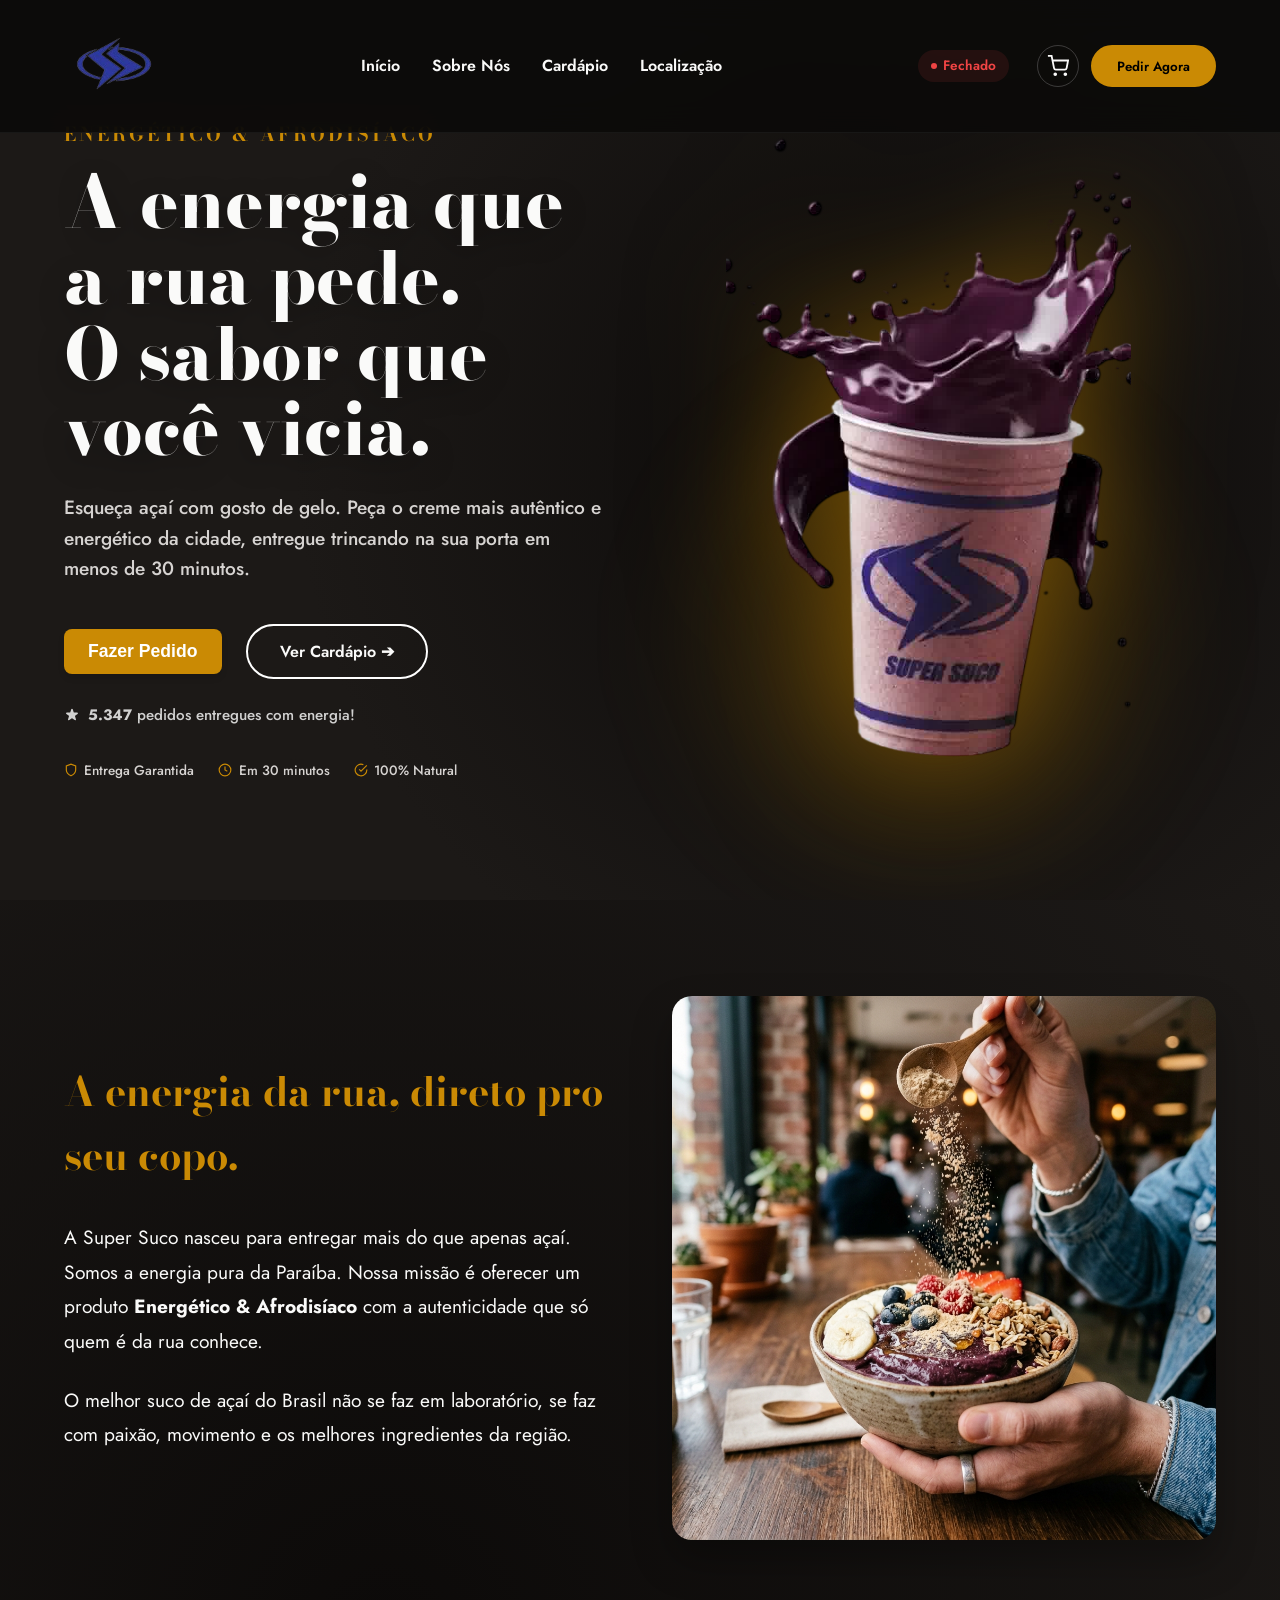
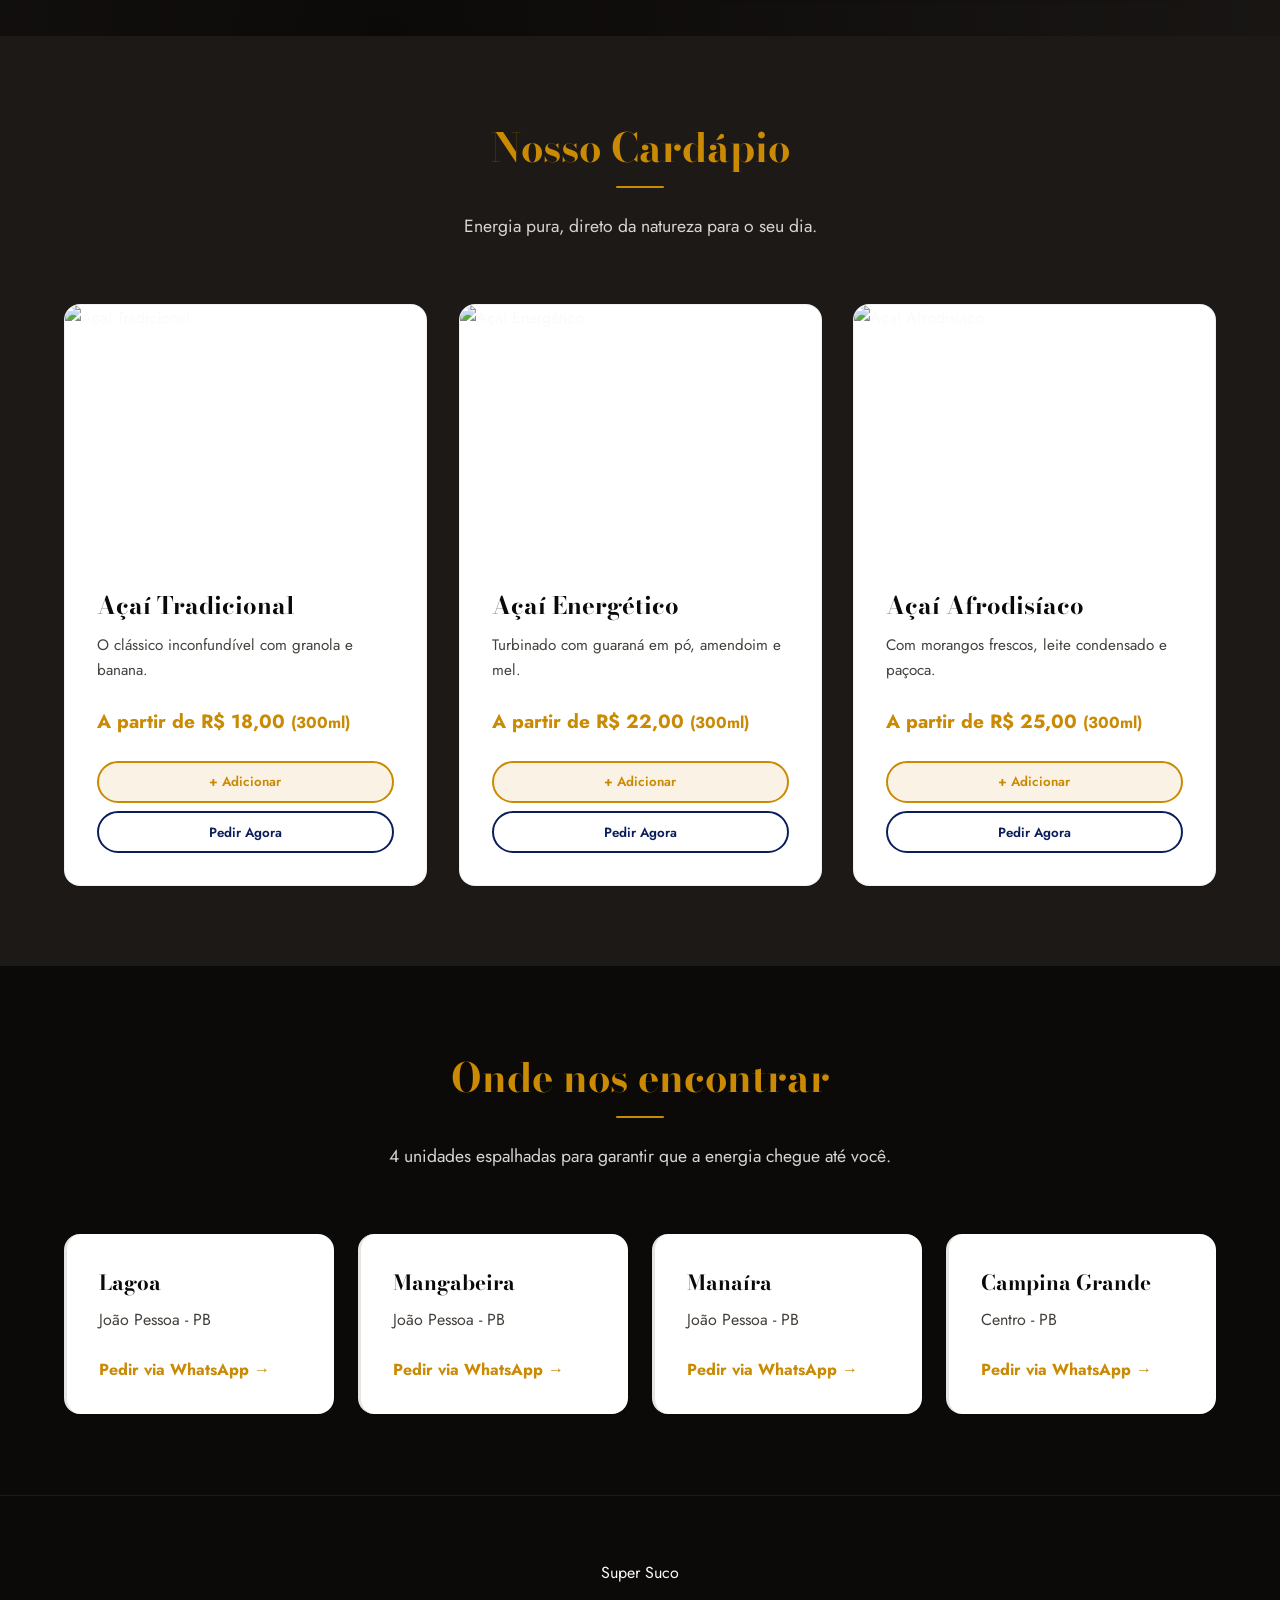
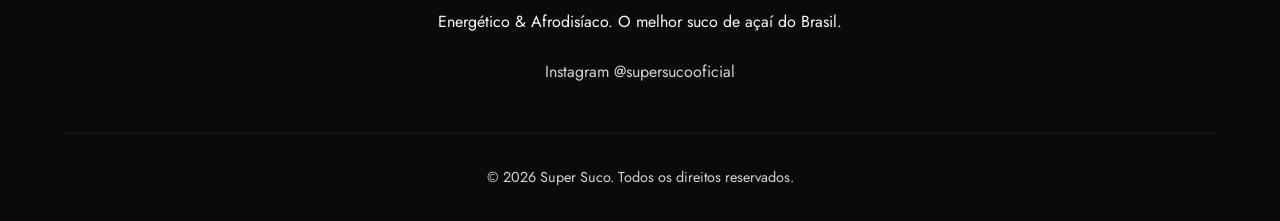
==== commit 59eb38db: "feat: Otimizacoes de CRO, UX e Performance" ====
--- a/index.html
+++ b/index.html
@@ -12,21 +12,24 @@
     
     <!-- Open Graph / Facebook -->
     <meta property="og:type" content="website">
-    <meta property="og:url" content="https://supersuco.com.br/">
+    <meta property="og:url" content="https://super-suco.vercel.app/">
     <meta property="og:title" content="Super Suco | O Açaí que Vicia 🥤">
     <meta property="og:description" content="Energético & Afrodisíaco. O açaí mais autêntico de João Pessoa e Campina Grande. Peça agora!">
-    <meta property="og:image" content="https://supersuco.com.br/hero-image-final.png">
+    <meta property="og:image" content="https://super-suco.vercel.app/hero-image-final.jpg">
 
     <!-- Twitter -->
     <meta property="twitter:card" content="summary_large_image">
-    <meta property="twitter:url" content="https://supersuco.com.br/">
+    <meta property="twitter:url" content="https://super-suco.vercel.app/">
     <meta property="twitter:title" content="Super Suco | O Açaí que Vicia 🥤">
     <meta property="twitter:description" content="Energético & Afrodisíaco. O açaí mais autêntico de João Pessoa e Campina Grande. Peça agora!">
-    <meta property="twitter:image" content="https://supersuco.com.br/hero-image-final.png">
+    <meta property="twitter:image" content="https://super-suco.vercel.app/hero-image-final.jpg">
 
     <!-- Favicons -->
     <link rel="icon" type="image/png" href="logo.png">
     <link rel="apple-touch-icon" href="logo.png">
+    
+    <!-- Core Web Vitals: LCP Preload -->
+    <link rel="preload" href="hero-image-final.png" as="image">
     
     <!-- Pré-conexão de fontes -->
     <link rel="preconnect" href="https://fonts.googleapis.com">
@@ -157,14 +160,14 @@
         <div class="hero-content">
             <h2 class="tagline">Energético & Afrodisíaco</h2>
             <h1 class="headline">A energia que a rua pede. O sabor que você vicia.</h1>
-            <p class="subheadline">O açaí mais cremoso e energético da cidade, entregue trincando na sua porta em minutos.</p>
+            <p class="subheadline">Esqueça açaí com gosto de gelo. Peça o creme mais autêntico e energético da cidade, entregue trincando na sua porta em menos de 30 minutos.</p>
             <div class="hero-actions">
                 <button class="cta-primary open-modal-btn">Fazer Pedido</button>
                 <a href="#cardapio" class="cta-secondary ghost-btn">Ver Cardápio ➔</a>
             </div>
             <div class="social-proof">
                 <svg width="16" height="16" fill="currentColor" viewBox="0 0 20 20"><path d="M9.049 2.927c.3-.921 1.603-.921 1.902 0l1.07 3.292a1 1 0 00.95.69h3.462c.969 0 1.371 1.24.588 1.81l-2.8 2.034a1 1 0 00-.364 1.118l1.07 3.292c.3.921-.755 1.688-1.54 1.118l-2.8-2.034a1 1 0 00-1.175 0l-2.8 2.034c-.784.57-1.838-.197-1.539-1.118l1.07-3.292a1 1 0 00-.364-1.118L2.98 8.72c-.783-.57-.38-1.81.588-1.81h3.461a1 1 0 00.951-.69l1.07-3.292z"/></svg>
-                <span><strong id="order-counter">5.000</strong>+ pedidos com energia!</span>
+                <span><strong id="order-counter">5.347</strong> pedidos entregues com energia!</span>
             </div>
             <div class="trust-badges">
                 <span class="trust-badge">
@@ -184,7 +187,7 @@
         
         <!-- Imagem Estática do Ativo 3D -->
         <div class="hero-3d-asset">
-            <img src="hero-image-final.png" alt="Açaí Super Suco Zero Gravidade" width="500" height="500">
+            <img src="hero-image-final.png" alt="Açaí Super Suco Zero Gravidade" width="500" height="500" fetchpriority="high">
             <div class="acai-glow"></div>
         </div>
     </header>
@@ -265,28 +268,37 @@
             <a href="https://wa.me/5583999990001" target="_blank" class="location-card">
                 <h3>Lagoa</h3>
                 <p>João Pessoa - PB</p>
-                <span class="card-link">Pedir desta unidade &rarr;</span>
+                <span class="card-link">Pedir via WhatsApp &rarr;</span>
             </a>
             <a href="https://wa.me/5583999990002" target="_blank" class="location-card">
                 <h3>Mangabeira</h3>
                 <p>João Pessoa - PB</p>
-                <span class="card-link">Pedir desta unidade &rarr;</span>
+                <span class="card-link">Pedir via WhatsApp &rarr;</span>
             </a>
             <a href="https://wa.me/5583999990003" target="_blank" class="location-card">
                 <h3>Manaíra</h3>
                 <p>João Pessoa - PB</p>
-                <span class="card-link">Pedir desta unidade &rarr;</span>
+                <span class="card-link">Pedir via WhatsApp &rarr;</span>
             </a>
             <a href="https://wa.me/5583999990004" target="_blank" class="location-card">
                 <h3>Campina Grande</h3>
                 <p>Centro - PB</p>
-                <span class="card-link">Pedir desta unidade &rarr;</span>
+                <span class="card-link">Pedir via WhatsApp &rarr;</span>
             </a>
         </div>
     </section>
 
     <!-- Sticky CTA (Mobile) -->
-    <button class="sticky-cta open-modal-btn">Fazer Pedido</button>
+    <button id="stickyCtaDefault" class="sticky-cta open-modal-btn">Fazer Pedido</button>
+
+    <!-- Sticky Cart Bar (Mobile) -->
+    <div id="stickyCartBar" class="sticky-cart-bar">
+        <div class="sticky-cart-info">
+            <span id="stickyCartQty" class="sticky-cart-qty">0 itens</span>
+            <span id="stickyCartTotal" class="sticky-cart-total">R$ 0,00</span>
+        </div>
+        <button id="openStickyCartBtn" class="sticky-cart-btn">Ver Carrinho</button>
+    </div>
 
     <!-- Footer -->
     <footer class="site-footer">
@@ -302,6 +314,6 @@
         </div>
     </footer>
 
-    <script src="script.js"></script>
+    <script src="script.js" defer></script>
 </body>
 </html>
--- a/style.css
+++ b/style.css
@@ -27,6 +27,14 @@
 }
 
 /* =========================================
+   CUSTOM SCROLLBAR
+   ========================================= */
+::-webkit-scrollbar { width: 8px; }
+::-webkit-scrollbar-track { background: var(--color-bg-deep); }
+::-webkit-scrollbar-thumb { background: var(--color-brand-blue); border-radius: 10px; }
+::-webkit-scrollbar-thumb:hover { background: var(--color-accent-gold); }
+
+/* =========================================
    RESET BASE
    ========================================= */
 * {
@@ -244,9 +252,10 @@
     letter-spacing: clamp(1px, 0.5vw, 3px); /* FIX: letter-spacing responsivo */
     margin-bottom: 1rem;
     font-weight: 700;
-    white-space: nowrap; /* Garante que fica em 1 linha */
-    overflow: hidden;
-    text-overflow: ellipsis;
+    /* Removido nowrap para evitar truncamento, permitindo quebra de linha */
+    display: inline-block;
+    max-width: 100%;
+    word-wrap: break-word;
 }
 
 .headline {
@@ -318,6 +327,12 @@
     background: #FFF;
     color: #0B1E5B;
     border-color: #FFF;
+}
+
+/* UX: Feedback tátil (Click Feel) */
+.cta-primary:active, .cta-solid:active, .cta-outline:active, .cta-nav:active, .location-card:active, .ghost-btn:active {
+    transform: scale(0.96) !important;
+    transition: transform 0.1s ease;
 }
 
 /* page-cro: Social proof + trust signals estratégicos */
@@ -908,6 +923,114 @@
     transform: translateX(-50%) scale(0.98);
 }
 
+/* Controle da Sticky Cart Bar Global (Mobile & Desktop) */
+body.has-cart-items #stickyCtaDefault {
+    display: none !important;
+}
+
+/* Adiciona margem global para a barra não cobrir conteúdo no rodapé */
+body.has-cart-items {
+    padding-bottom: 90px; 
+}
+
+/* Estilo da barra sticky global */
+.sticky-cart-bar {
+    display: none;
+    position: fixed;
+    bottom: 0;
+    left: 0;
+    width: 100%;
+    background: rgba(0, 0, 0, 0.95);
+    backdrop-filter: blur(10px);
+    -webkit-backdrop-filter: blur(10px);
+    border: none;
+    border-top: 1px solid rgba(202, 138, 4, 0.3);
+    color: #fff;
+    padding: 0.8rem 5%;
+    box-shadow: 0 -5px 25px rgba(0,0,0,0.8);
+    z-index: 990;
+    align-items: center;
+    justify-content: space-between;
+}
+
+@media (min-width: 769px) {
+    .sticky-cart-bar {
+        justify-content: center;
+        gap: 3rem;
+        padding: 1rem;
+    }
+}
+
+.sticky-cart-bar.active {
+    display: flex !important;
+    animation: slideUp 0.4s ease forwards;
+}
+
+@keyframes slideUp {
+    from {
+        transform: translateY(100%);
+        opacity: 0;
+    }
+    to {
+        transform: translateY(0);
+        opacity: 1;
+    }
+}
+
+.sticky-cart-info {
+    display: flex;
+    flex-direction: column;
+}
+
+@media (min-width: 769px) {
+    .sticky-cart-info {
+        flex-direction: row;
+        align-items: center;
+        gap: 1rem;
+    }
+}
+
+.sticky-cart-qty {
+    font-size: 0.85rem;
+    color: var(--color-text-muted);
+}
+
+@media (min-width: 769px) {
+    .sticky-cart-qty {
+        font-size: 1rem;
+    }
+}
+
+.sticky-cart-total {
+    font-size: 1.15rem;
+    font-weight: 700;
+    color: var(--color-accent-gold);
+}
+
+.sticky-cart-btn {
+    background: var(--color-accent-gold);
+    color: #000;
+    border: none;
+    padding: 0.7rem 1.4rem;
+    border-radius: 50px;
+    font-size: 0.95rem;
+    font-weight: 700;
+    cursor: pointer;
+    transition: background 0.2s, transform 0.2s;
+}
+
+.sticky-cart-btn:active {
+    background: var(--color-accent-hover);
+    transform: scale(0.95);
+}
+
+/* Oculta o CTA normal do header apenas no mobile (já que no desktop ele vira botão do carrinho) */
+@media (max-width: 768px) {
+    body.has-cart-items .nav-actions .cta-nav-primary {
+        display: none !important;
+    }
+}
+
 @media (max-width: 992px) {
     .headline { font-size: 3rem; }
     .hero-3d-asset { width: 50vw; right: -5%; }
@@ -1020,7 +1143,8 @@
     .menu-info h3 { font-size: 1.1rem; }
     .menu-info p { font-size: 0.85rem; margin-bottom: 0.5rem; line-height: 1.3; }
     .menu-info .price { font-size: 1rem; margin-bottom: 0.5rem; }
-    .menu-info .cta-nav { padding: 0.4rem 1rem; font-size: 0.85rem; width: auto; align-self: flex-start; }
+    /* UX: Touch target aumentado para 44px+ na mobile */
+    .menu-info .cta-nav { padding: 0.6rem 1rem; font-size: 0.9rem; width: auto; align-self: flex-start; }
 
     /* Localização Touch Targets */
     .location-card {
@@ -1031,14 +1155,15 @@
     /* FIX: tagline mobile - garantir que não corte */
     /* FIX: tagline mobile - maior e mais legível */
     .tagline {
-        font-size: 1.1rem; /* Aumentado para leitura perfeita */
-        letter-spacing: 4px;
+        font-size: clamp(10px, 4vw, 1.1rem); /* Mínimo 10px */
+        letter-spacing: 3px;
         margin-bottom: 1rem;
         display: block;
         width: 100%;
         text-align: center;
         color: var(--color-accent-gold);
         font-weight: 700;
+        white-space: normal; /* Força quebra de linha se necessário */
     }
 
     .hero-content {
@@ -1093,6 +1218,17 @@
 }
 
 .cart-badge.hidden { display: none; }
+
+/* design-spells: Pop animation para adição de itens */
+@keyframes badgePop {
+    0% { transform: scale(1); }
+    50% { transform: scale(1.4); background-color: #FFF; color: #000; }
+    100% { transform: scale(1); }
+}
+
+.badge-pop {
+    animation: badgePop 0.35s cubic-bezier(0.175, 0.885, 0.32, 1.275);
+}
 
 /* =========================================
    MODAL CARRINHO
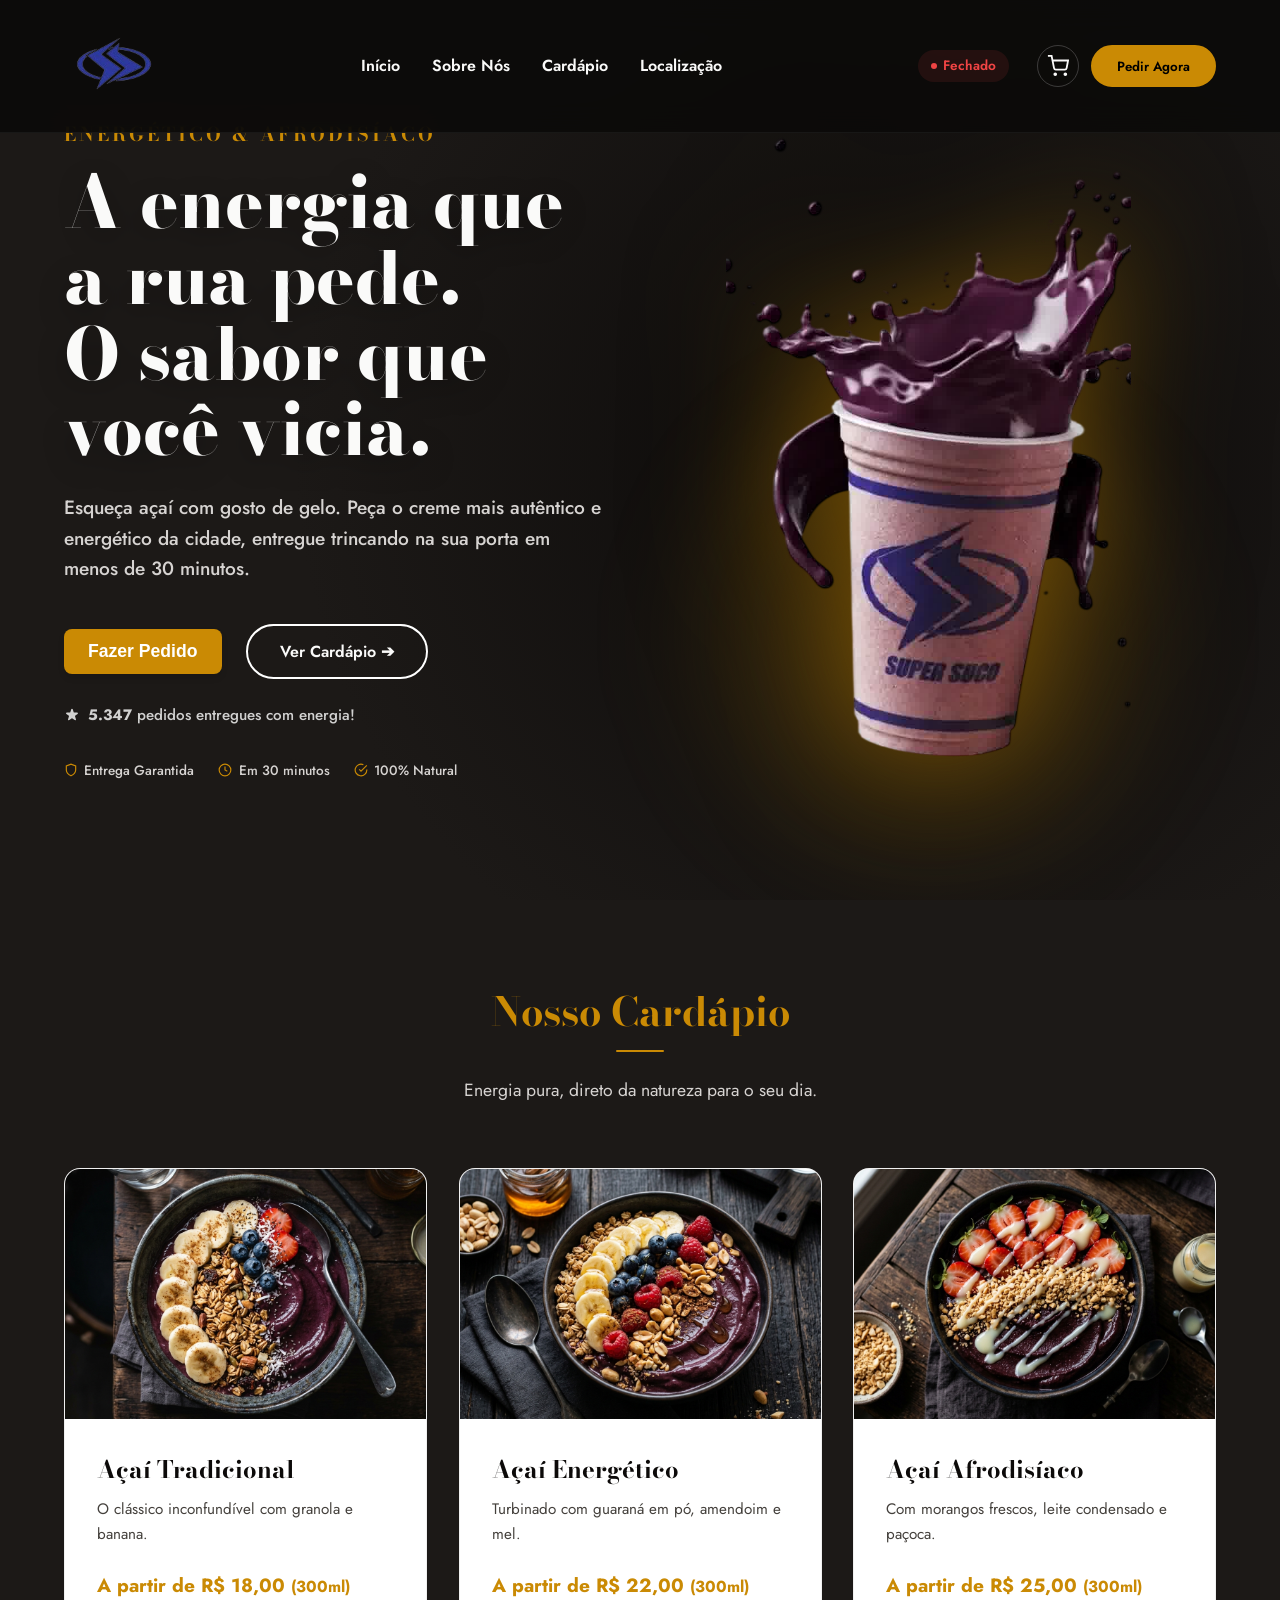
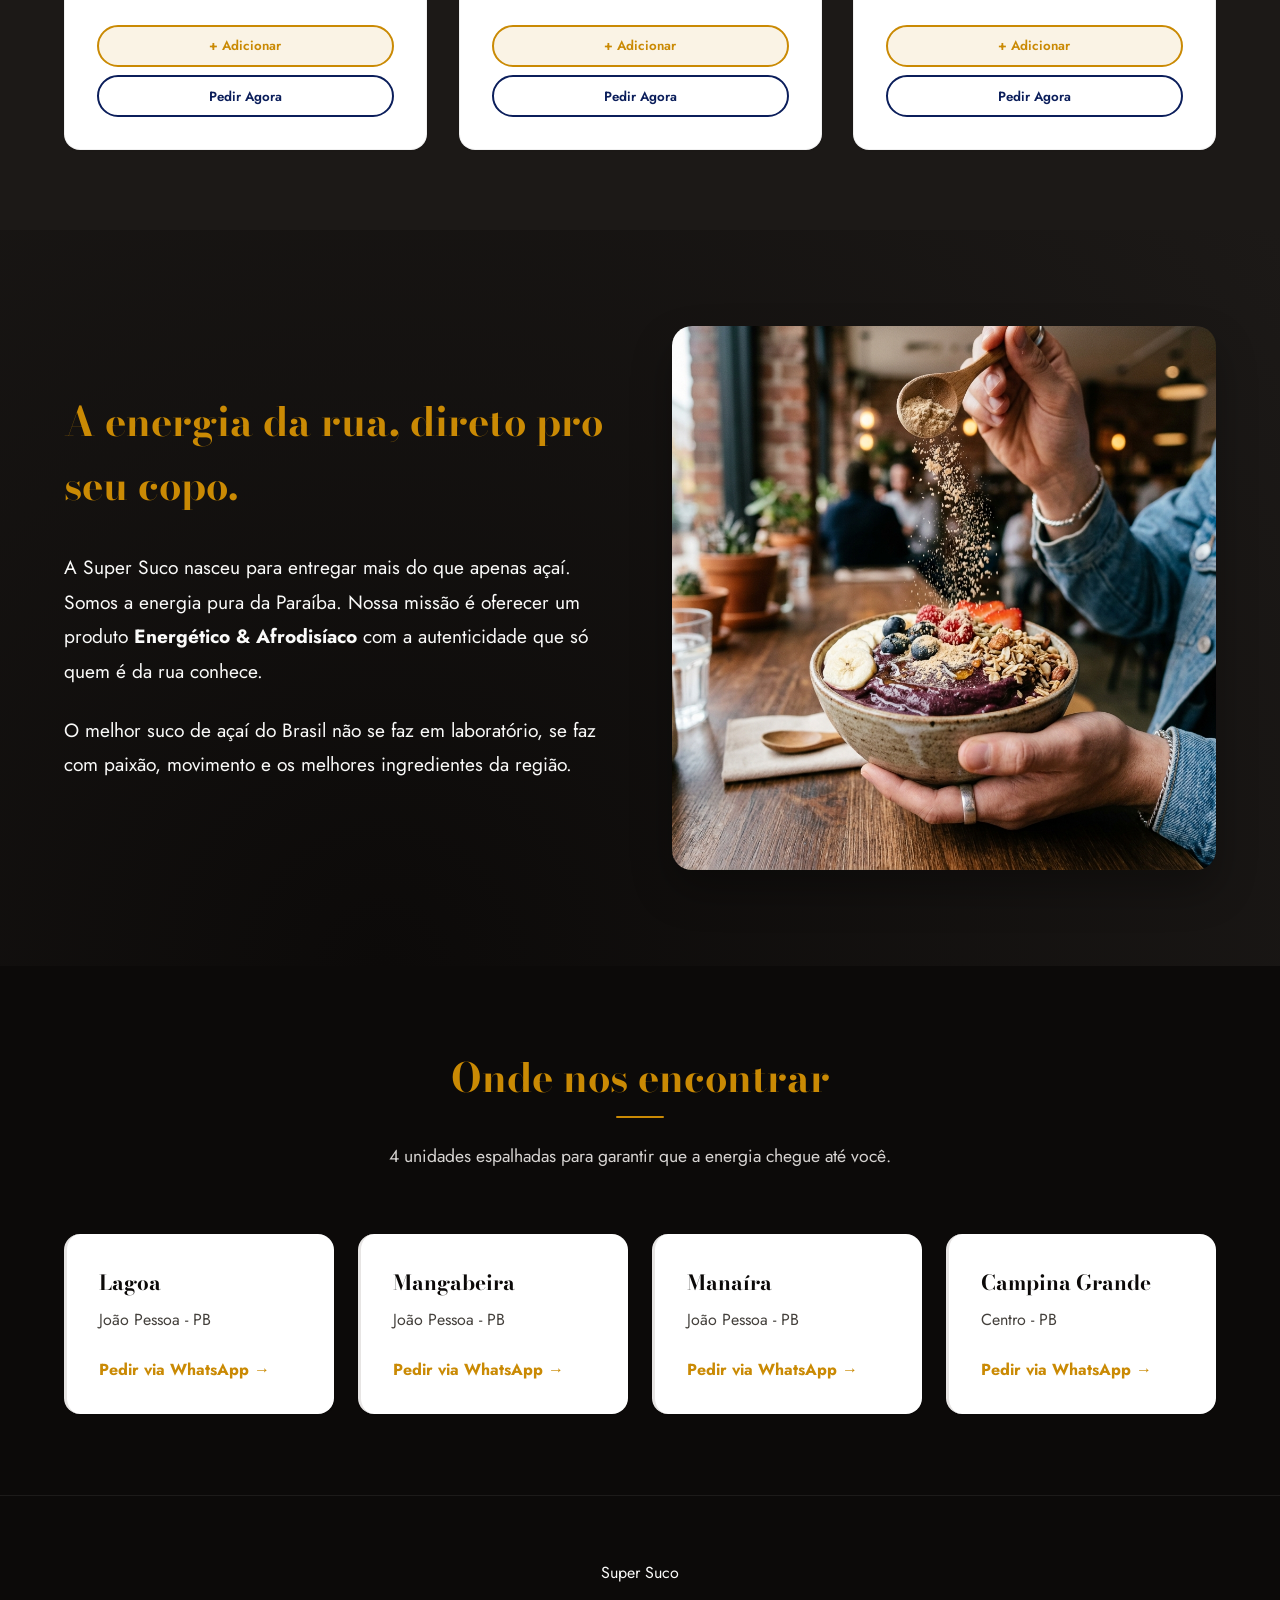
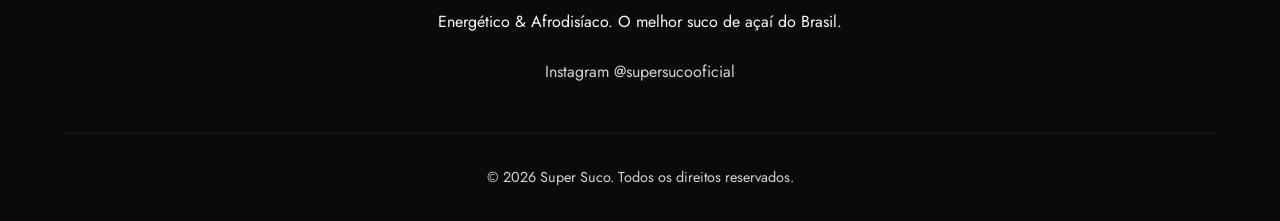
==== commit 0dc90cdf: "feat: reordena secoes para CRO e adiciona imagens reais dos produtos" ====
--- a/index.html
+++ b/index.html
@@ -192,20 +192,6 @@
         </div>
     </header>
 
-    <!-- Seção: Sobre Nós -->
-    <section id="sobre-nos" class="about-section">
-        <div class="about-content">
-            <div class="about-text">
-                <h2>A energia da rua, direto pro seu copo.</h2>
-                <p>A Super Suco nasceu para entregar mais do que apenas açaí. Somos a energia pura da Paraíba. Nossa missão é oferecer um produto <strong>Energético & Afrodisíaco</strong> com a autenticidade que só quem é da rua conhece.</p>
-                <p>O melhor suco de açaí do Brasil não se faz em laboratório, se faz com paixão, movimento e os melhores ingredientes da região.</p>
-            </div>
-            <div class="about-image">
-                <img src="about-image.png" alt="Açaí Super Suco Lifestyle" width="500" height="500">
-            </div>
-        </div>
-    </section>
-
     <!-- Seção: Cardápio Visual -->
     <section id="cardapio" class="menu-section">
         <div class="section-header">
@@ -215,7 +201,7 @@
         <div class="menu-grid">
             <div class="menu-item">
                 <div class="menu-img-container">
-                    <img src="https://picsum.photos/seed/acai1/500/500" alt="Açaí Tradicional" loading="lazy" width="500" height="500">
+                    <img src="acai_tradicional.png" alt="Açaí Tradicional" loading="lazy" width="500" height="500">
                 </div>
                 <div class="menu-info">
                     <h3>Açaí Tradicional</h3>
@@ -229,7 +215,7 @@
             </div>
             <div class="menu-item">
                 <div class="menu-img-container">
-                    <img src="https://picsum.photos/seed/acai2/500/500" alt="Açaí Energético" loading="lazy" width="500" height="500">
+                    <img src="acai_energetico.png" alt="Açaí Energético" loading="lazy" width="500" height="500">
                 </div>
                 <div class="menu-info">
                     <h3>Açaí Energético</h3>
@@ -243,7 +229,7 @@
             </div>
             <div class="menu-item">
                 <div class="menu-img-container">
-                    <img src="https://picsum.photos/seed/acai3/500/500" alt="Açaí Afrodisíaco" loading="lazy" width="500" height="500">
+                    <img src="acai_afrodisiaco.png" alt="Açaí Afrodisíaco" loading="lazy" width="500" height="500">
                 </div>
                 <div class="menu-info">
                     <h3>Açaí Afrodisíaco</h3>
@@ -258,6 +244,20 @@
         </div>
     </section>
 
+    <!-- Seção: Sobre Nós -->
+    <section id="sobre-nos" class="about-section">
+        <div class="about-content">
+            <div class="about-text">
+                <h2>A energia da rua, direto pro seu copo.</h2>
+                <p>A Super Suco nasceu para entregar mais do que apenas açaí. Somos a energia pura da Paraíba. Nossa missão é oferecer um produto <strong>Energético & Afrodisíaco</strong> com a autenticidade que só quem é da rua conhece.</p>
+                <p>O melhor suco de açaí do Brasil não se faz em laboratório, se faz com paixão, movimento e os melhores ingredientes da região.</p>
+            </div>
+            <div class="about-image">
+                <img src="about-image.png" alt="Açaí Super Suco Lifestyle" width="500" height="500">
+            </div>
+        </div>
+    </section>
+
     <!-- Seção: Unidades -->
     <section id="unidades" class="units-section">
         <div class="section-header">
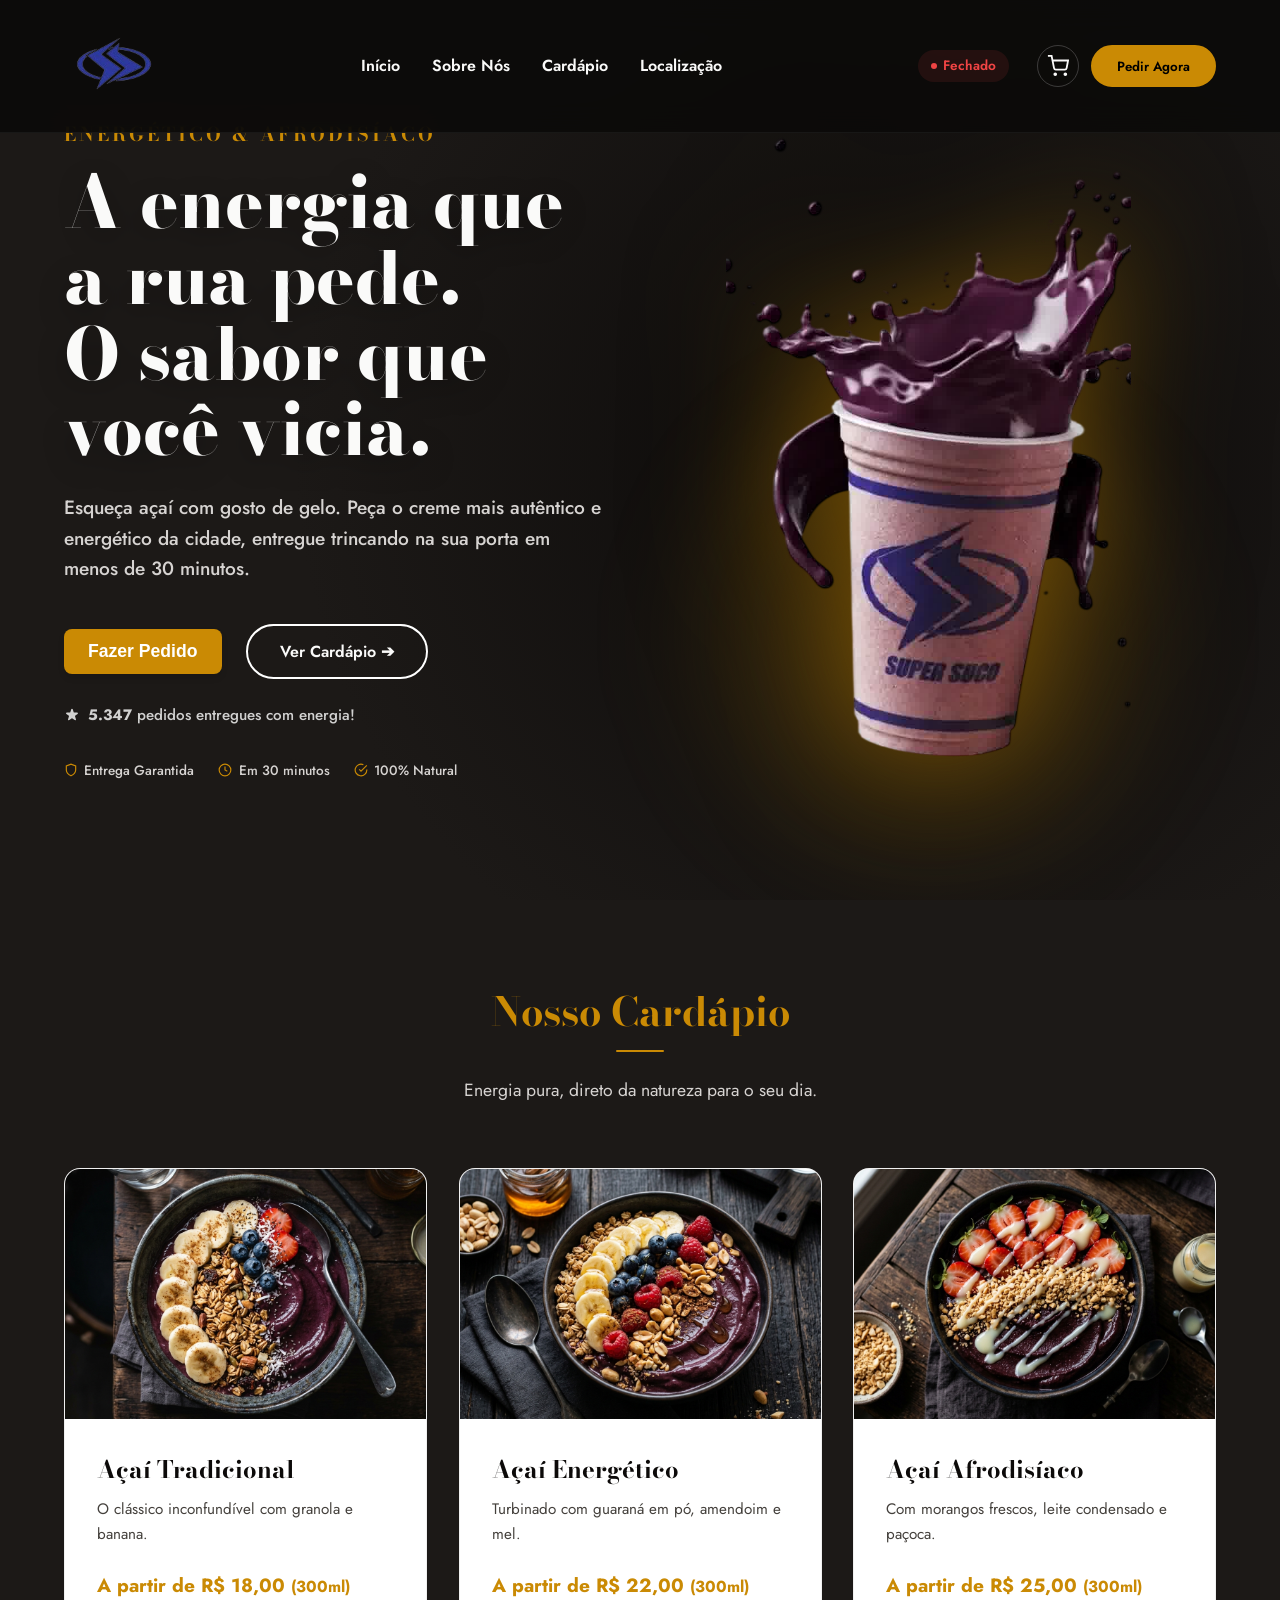
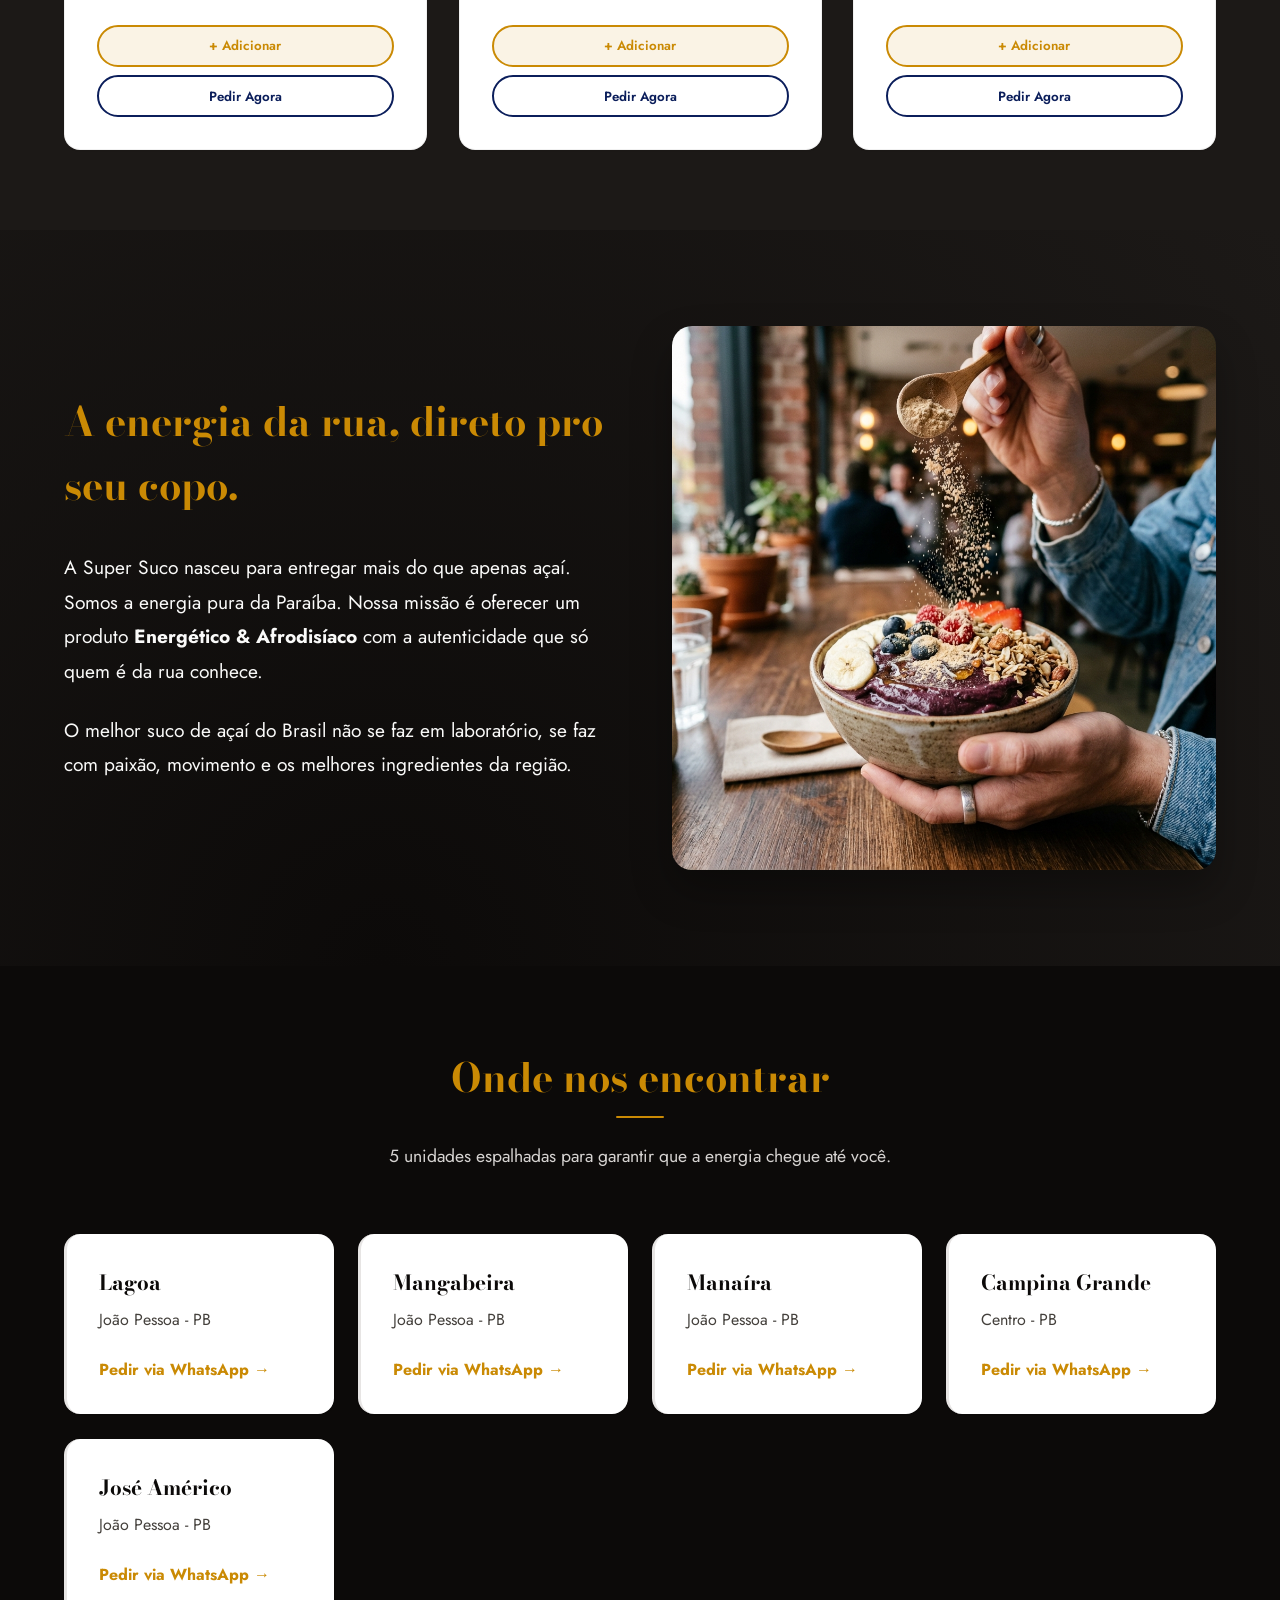
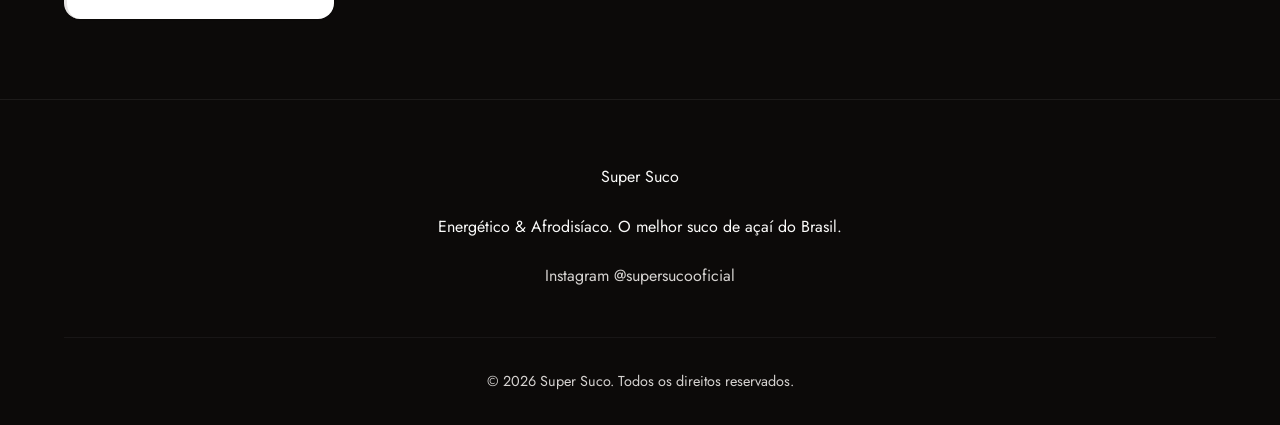
==== commit aa15e6eb: "feat: adicionar unidade José Américo" ====
--- a/index.html
+++ b/index.html
@@ -67,6 +67,10 @@
                 <svg width="16" height="16" fill="none" stroke="currentColor" stroke-width="2" viewBox="0 0 24 24" aria-hidden="true"><path d="M21 10c0 7-9 13-9 13s-9-6-9-13a9 9 0 0 1 18 0z"/><circle cx="12" cy="10" r="3"/></svg>
                 Campina Grande
             </a>
+            <a href="https://wa.me/5583999990005" target="_blank" class="unit-btn" data-unit="José Américo">
+                <svg width="16" height="16" fill="none" stroke="currentColor" stroke-width="2" viewBox="0 0 24 24" aria-hidden="true"><path d="M21 10c0 7-9 13-9 13s-9-6-9-13a9 9 0 0 1 18 0z"/><circle cx="12" cy="10" r="3"/></svg>
+                José Américo
+            </a>
         </div>
     </div>
 
@@ -262,7 +266,7 @@
     <section id="unidades" class="units-section">
         <div class="section-header">
             <h2>Onde nos encontrar</h2>
-            <p>4 unidades espalhadas para garantir que a energia chegue até você.</p>
+            <p>5 unidades espalhadas para garantir que a energia chegue até você.</p>
         </div>
         <div class="locations-grid">
             <a href="https://wa.me/5583999990001" target="_blank" class="location-card">
@@ -283,6 +287,11 @@
             <a href="https://wa.me/5583999990004" target="_blank" class="location-card">
                 <h3>Campina Grande</h3>
                 <p>Centro - PB</p>
+                <span class="card-link">Pedir via WhatsApp &rarr;</span>
+            </a>
+            <a href="https://wa.me/5583999990005" target="_blank" class="location-card">
+                <h3>José Américo</h3>
+                <p>João Pessoa - PB</p>
                 <span class="card-link">Pedir via WhatsApp &rarr;</span>
             </a>
         </div>
